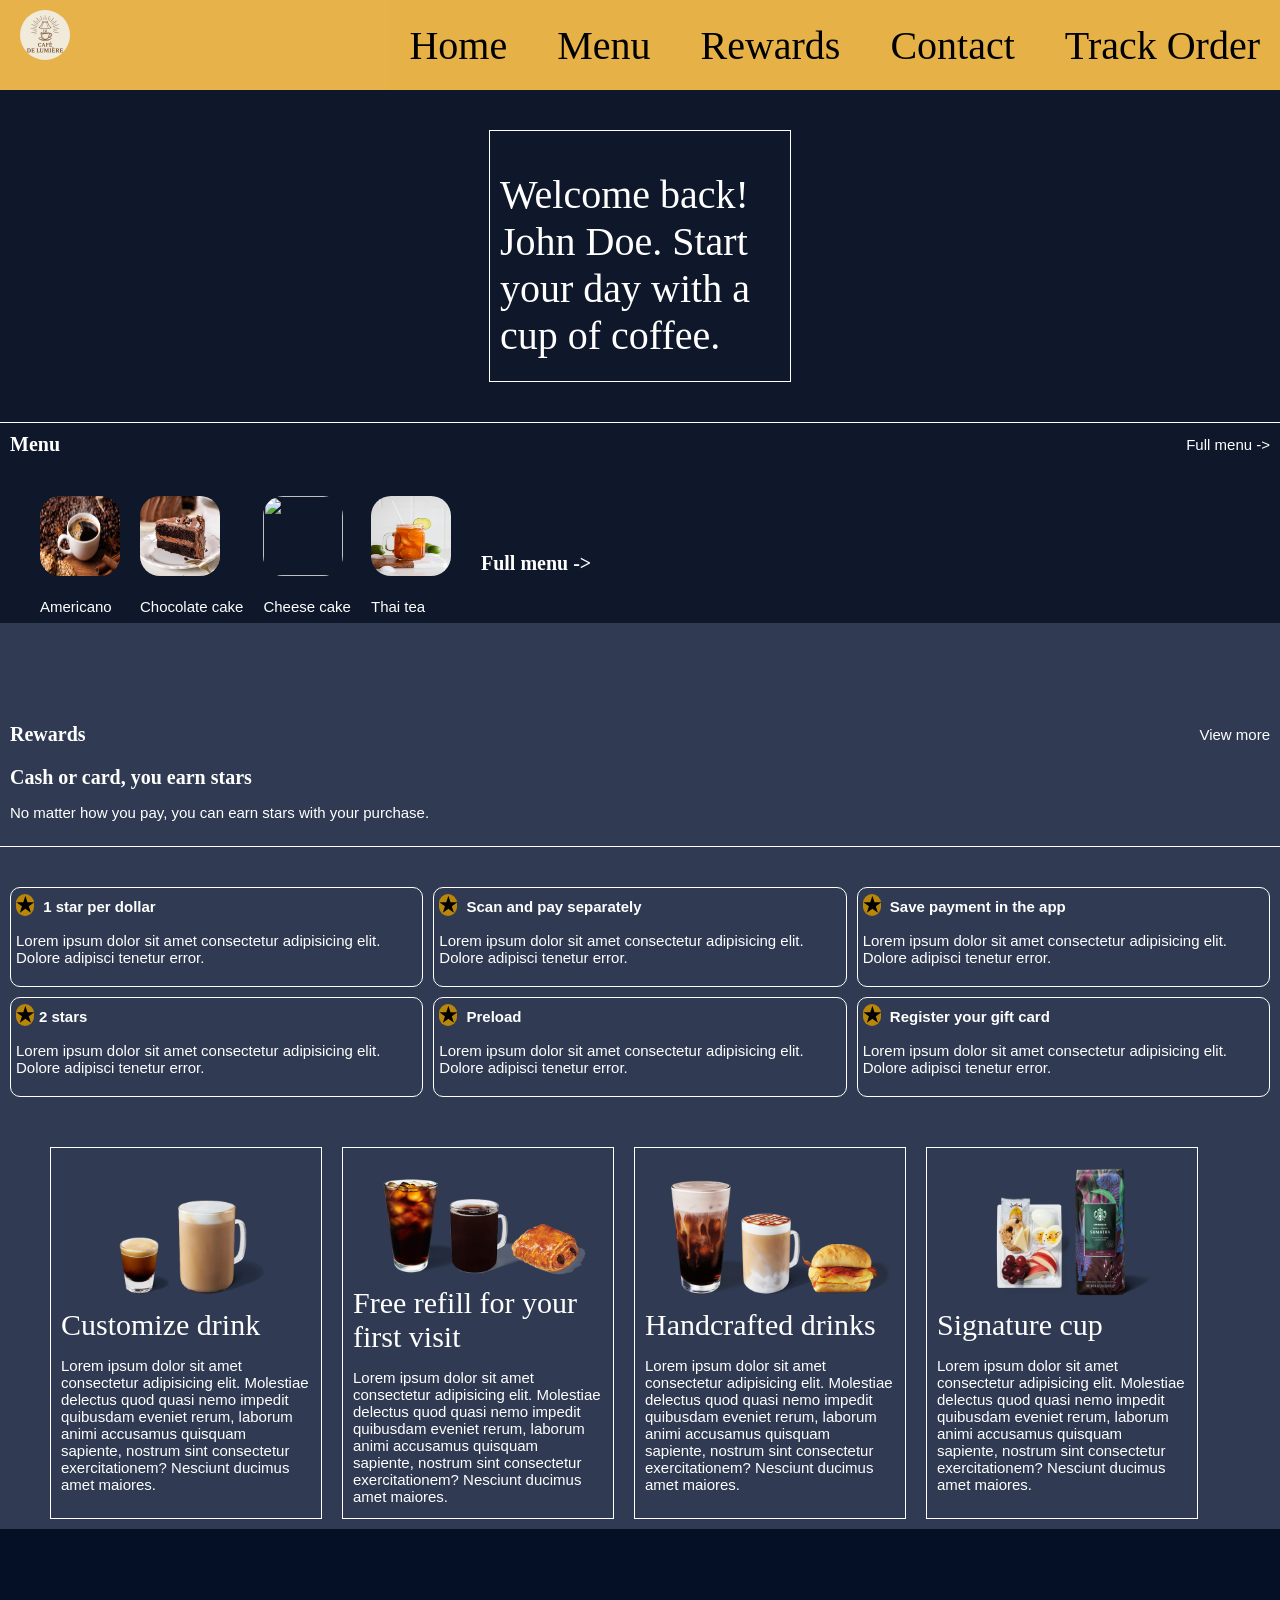
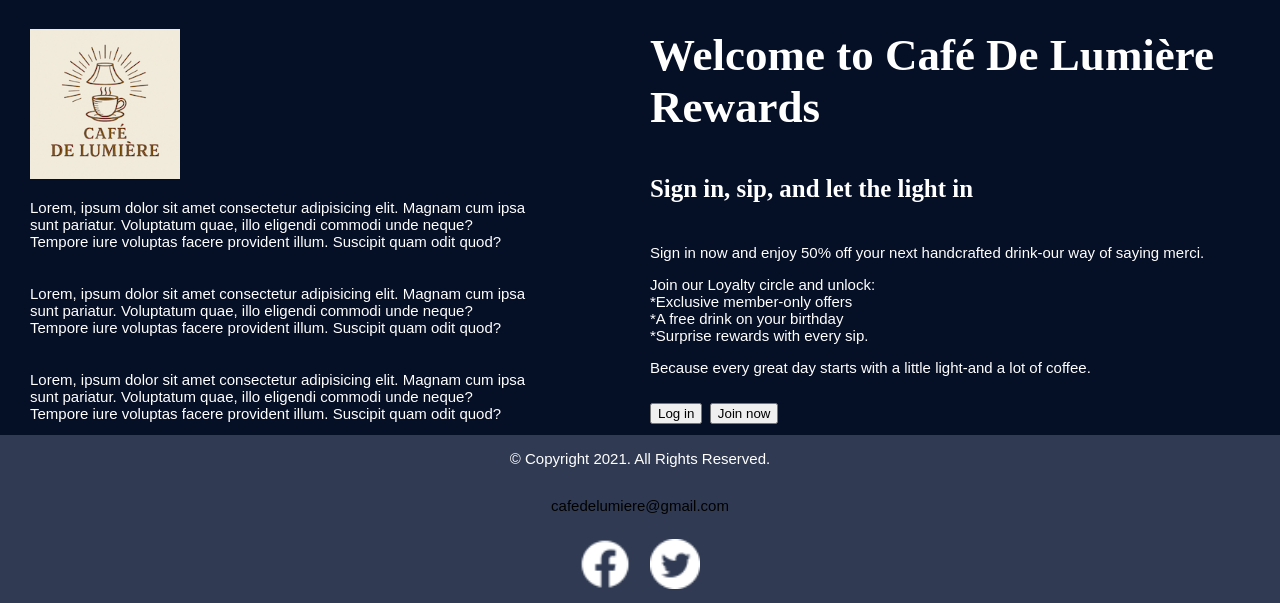
==== index.html @ 9aef1784 "school work- chapter 2 added greeting using javascript added tracker on navigation bar" ====
<!DOCTYPE html>
<html lang="en">
  <head>
    <meta charset="UTF-8" />
    <meta name="viewport" content="width=device-width, initial-scale=1.0" />
    <title>Café De Lumière</title>
    <link rel="stylesheet" href="css/styles.css" />
  </head>
  <body>
    <!--Navigation bar-->

    <nav class="desktop-navbar mobile-navbar" id="mobile-navbar">
      <div class="logo">
        <img src="images/coffee-shop-logo.png" alt="Coffee shop logo" />
      </div>
      <a class="menu-icon" onclick="hamburger()"><div>&#9776;</div></a>

      <ul class="navbar-links" id="navbar-links">
        <li>
          <a href="#home">Home</a>
        </li>
        <li>
          <a href="menu.html">Menu</a>
        </li>
        <li>
          <a href="index.html#rewards">Rewards</a>
        </li>
        <li>
          <a href="contact.html">Contact</a>
        </li>
        <li>
          <a href="orderTracker.html" class="orderTrackerBtn">Track Order</a>
        </li>
      </ul>
    </nav>

    <!--Hero image-->
    <section class="panel panel1" id="home">
      <div class="banner">
        <p>Welcome back! John Doe. Start your day with a cup of coffee.</p>
      </div>

      <div class="recommended">
        <div class="section-header">
          <h2>Menu</h2>
          <p>Full menu -></p>
        </div>

        <ul>
          <li>
            <img src="images/americano_misto.jpeg" />
            <p>Americano</p>
          </li>
          <li>
            <img src="images/easy_chocolate_cake_slice.jpeg" />
            <p>Chocolate cake</p>
          </li>
          <li>
            <img src="images/hq720.jpg" />
            <p>Cheese cake</p>
          </li>
          <li>
            <img src="images/thai-tea-lemonade-6.jpg" />
            <p>Thai tea</p>
          </li>
          <li>
            <p class="menu-link">Full menu -></p>
          </li>
        </ul>
      </div>
    </section>

    <!--Rewards-->
    <section id="rewards" class="panel panel2">
      <!-- <h2>Get your favorites for FREE!</h2> -->
      <div>
        <div class="section-header">
          <h2>Rewards</h2>
          <p>View more</p>
        </div>

        <div>
          <div class="rewardHeader2">
            <h2>Cash or card, you earn stars</h2>
            <p>No matter how you pay, you can earn stars with your purchase.</p>
          </div>
          <ul class="howToEarn">
            <li>
              <h2><span class="star">&#9733;</span> 1 star per dollar</h2>
              <p>
                Lorem ipsum dolor sit amet consectetur adipisicing elit. Dolore
                adipisci tenetur error.
              </p>
            </li>
            <li>
              <h2><span class="star">&#9733;</span> Scan and pay separately</h2>
              <p>
                Lorem ipsum dolor sit amet consectetur adipisicing elit. Dolore
                adipisci tenetur error.
              </p>
            </li>
            <li>
              <h2><span class="star">&#9733;</span> Save payment in the app</h2>
              <p>
                Lorem ipsum dolor sit amet consectetur adipisicing elit. Dolore
                adipisci tenetur error.
              </p>
            </li>
            <li>
              <h2><span class="star">&#9733;</span>2 stars</h2>
              <p>
                Lorem ipsum dolor sit amet consectetur adipisicing elit. Dolore
                adipisci tenetur error.
              </p>
            </li>
            <li>
              <h2><span class="star">&#9733;</span> Preload</h2>
              <p>
                Lorem ipsum dolor sit amet consectetur adipisicing elit. Dolore
                adipisci tenetur error.
              </p>
            </li>
            <li>
              <h2><span class="star">&#9733;</span> Register your gift card</h2>
              <p>
                Lorem ipsum dolor sit amet consectetur adipisicing elit. Dolore
                adipisci tenetur error.
              </p>
            </li>
          </ul>
        </div>

        <div class="slides" id="slides">
          <figure class="slide">
            <img src="images/100.png" alt="coffee refill" width="100%" />
            <figcation>Customize drink</figcation>
            <p>
              Lorem ipsum dolor sit amet consectetur adipisicing elit. Molestiae
              delectus quod quasi nemo impedit quibusdam eveniet rerum, laborum
              animi accusamus quisquam sapiente, nostrum sint consectetur
              exercitationem? Nesciunt ducimus amet maiores.
            </p>
          </figure>
          <figure class="slide">
            <img src="images/200.png" alt="coffee refill" width="100%" />
            <figcation>Free refill for your first visit</figcation>
            <p>
              Lorem ipsum dolor sit amet consectetur adipisicing elit. Molestiae
              delectus quod quasi nemo impedit quibusdam eveniet rerum, laborum
              animi accusamus quisquam sapiente, nostrum sint consectetur
              exercitationem? Nesciunt ducimus amet maiores.
            </p>
          </figure>
          <figure class="slide">
            <img src="images/300.png" alt="coffee refill" width="100%" />
            <figcation>Handcrafted drinks</figcation>
            <p>
              Lorem ipsum dolor sit amet consectetur adipisicing elit. Molestiae
              delectus quod quasi nemo impedit quibusdam eveniet rerum, laborum
              animi accusamus quisquam sapiente, nostrum sint consectetur
              exercitationem? Nesciunt ducimus amet maiores.
            </p>
          </figure>
          <figure class="slide">
            <img src="images/400.png" alt="coffee refill" width="100%" />
            <figcation>Signature cup</figcation>
            <p>
              Lorem ipsum dolor sit amet consectetur adipisicing elit. Molestiae
              delectus quod quasi nemo impedit quibusdam eveniet rerum, laborum
              animi accusamus quisquam sapiente, nostrum sint consectetur
              exercitationem? Nesciunt ducimus amet maiores.
            </p>
          </figure>
        </div>
      </div>

      <!--How to earn rewards-->
    </section>

    <section class="panel panel3" id="contact">
      <div class="container">
        <div class="about-us">
          <img src="images/coffee-shop-logo.png" alt="coffee shop logo" />
          <p>
            Lorem, ipsum dolor sit amet consectetur adipisicing elit. Magnam cum
            ipsa sunt pariatur. Voluptatum quae, illo eligendi commodi unde
            neque? Tempore iure voluptas facere provident illum. Suscipit quam
            odit quod?
          </p>
          <p>
            Lorem, ipsum dolor sit amet consectetur adipisicing elit. Magnam cum
            ipsa sunt pariatur. Voluptatum quae, illo eligendi commodi unde
            neque? Tempore iure voluptas facere provident illum. Suscipit quam
            odit quod?
          </p>
          <p>
            Lorem, ipsum dolor sit amet consectetur adipisicing elit. Magnam cum
            ipsa sunt pariatur. Voluptatum quae, illo eligendi commodi unde
            neque? Tempore iure voluptas facere provident illum. Suscipit quam
            odit quod?
          </p>
        </div>

        <div>
          <h2>Welcome to Café De Lumière Rewards</h2>

          <h5>Sign in, sip, and let the light in</h5>
          <p>
            Sign in now and enjoy<span>
              50% off your next handcrafted drink</span
            >-our way of saying merci.
          </p>
          <p>
            Join our Loyalty circle and unlock:<br />
            *Exclusive member-only offers<br />
            *A free drink on your birthday<br />
            *Surprise rewards with every sip.
          </p>
          <p>
            Because every great day starts with a little light-and a lot of
            coffee.
          </p>
          <div>
            <button
              type="button"
              onclick="window.location.href='log-in-page.html'"
            >
              Log in
            </button>
            <button
              type="button"
              onclick="window.location.href='log-in-page.html?show=signupForm'"
            >
              Join now
            </button>
          </div>
        </div>
        <!--
        <div>
          <table>
            <tr>
              <th>Walk-in</th>
              <th>Drive Thru</th>
            </tr>
            <tr>
              <td>Monday - Friday: 6AM to 1PM</td>
              <td>Monday - Friday: 6AM to 1PM</td>
            </tr>
            <tr>
              <td>Saturday: 6AM to 1PM</td>
              <td>Saturday: 6AM to 1PM</td>
            </tr>
            <tr>
              <td>Sunday: Closed</td>
              <td>Sunday: Closed</td>
            </tr>
          </table>
        </div>
      --></div>
    </section>
    <footer>
      <div class="container-footer">
        <p>© Copyright 2021. All Rights Reserved.</p>
        <p>
          <a href="mailto:cafedelumiere@gmail.com" class="text-white"
            >cafedelumiere@gmail.com</a
          >
        </p>

        <div class="social-logo">
          <a href="https://www.facebook.com/cafedelumiere" target="_blank"
            ><img
              src="images/facebook-logo.png"
              alt="black and white Facebook logo"
              class="pr-4"
          /></a>

          <a href="https://twitter.com/cafedelumiere" target="_blank"
            ><img
              src="images/twitter-logo.png"
              alt="black and white Twitter logo"
          /></a>
        </div>
      </div>
    </footer>

    <script src="scripts/script.js"></script>
  </body>
</html>
---- css/styles.css ----
body,
header,
nav,
main,
footer,
h1,
h2,
div,
img figure section {
  margin: 0;
  padding: 0;
  border: 0;
}
/*==================
Global Style
===================
*/
body {
  color: black;
}

p {
  font-family: Arial, Helvetica, sans-serif;
  font-size: 15px;
}
a {
  text-decoration: none;
  color: black;
}
ul {
  list-style: none;
}

.hero {
  max-width: 100px;
}
.logo {
  padding: 10px;
}
.logo img {
  border-radius: 50px;
  height: 50px;
  width: 50px;
  display: flex;
}

/*===============
Panel styles
===========
*/
.panel {
  display: flex;
  justify-content: center;
  padding-top: 10vh;
  font-size: 30px;
  color: white;
  height: 100%;
  max-width: 100vw;
}

.panel1 {
  background-color: #0f172a;
  flex-direction: column;
  justify-content: flex-start;
  align-self: flex-start;
}
.panel2 {
  background-color: #303b53;
  flex-direction: column;
  justify-content: flex-start;
  align-self: flex-start;
  overflow: auto;

  gap: 10px;
}
.panel3 {
  background-color: #050f25;
}
.panel4 {
  background-color: #0f172a;
  top: 55px;
}
.panel5 {
  background-color: #131a29;
}

/*=========
Moblie navigiation bar CSS style
===========
*/
#navbar-links {
  /*Sits off-screen to the right, always rendered */
  transform: translateX(100%);
  transition: transform 0.4s ease-in-out;

  background: rgba(230, 178, 73, 0.895);
  margin: 0;
  top: 10vh;
  right: 0;
  position: fixed; /*use fixed so it overlays everything */
  display: flex;
  z-index: 99998;

  flex-direction: column;
  align-items: center;
  gap: 10px;
  height: 100vh;
  width: 80vw;
  font-size: 40px;
  padding: 0;
}
/*===========
When active, slide it back into view
===========
*/
#navbar-links.open {
  transform: translateX(0);
}

.menu-icon {
  display: flex;
  font-size: 50px;
  border: solid 1px;
  width: 50px;
  padding: 0;
  color: rgb(73, 73, 74);
}

.mobile-navbar {
  display: flex;
  position: fixed;
  top: 0;
  width: 100vw;
  height: 10vh;
  left: 0;
  padding: 0 0 5px 0;
  flex-direction: row;

  justify-content: space-between;
  background: rgb(230, 178, 73);
  z-index: 99999;
}

.mobile-navbar li {
  align-items: center;
  width: 80px;
  padding: 20px 0 10px 0;
}

/*=============
Style for mobile banner
===============
*/
.banner {
  color: white;
  border-bottom: white solid 1.5px;
}
.banner p {
  text-align: left;
  font-size: 40px;
  font-family: Georgia, "Times New Roman", Times, serif;
  padding-left: 10px;
}

/*=================
style for menu recommendation in panel 1
================= */
.recommended img {
  width: 150px;
  height: 150px;
  border-radius: 20px;
}

.recommended ul {
  display: flex;
  flex-direction: row;
  overflow: auto;
  gap: 20px;
  align-items: center;
}

.menu-link {
  width: 150px;
  padding: 10px;
  font-family: Georgia, "Times New Roman", Times, serif;
  font-size: 20px;
  font-weight: bold;
}
.header-btn {
  color: white;
  font-size: 15px;
  padding: 10px;
}
.section-header {
  display: flex;
  justify-content: space-between;
  flex-direction: row;
  align-items: center;
}
.section-header h2 {
  font-size: 20px;
  padding: 10px;

  margin: 0;
}
.section-header p {
  top: 0;
  font-size: 15px;

  margin: 0;
  padding: 10px;
}

/*======================
Style for reward section slides
====================== */

.slides {
  display: flex;
  flex-direction: row;
  overflow: scroll;
}
.slide {
  width: 250px;
  height: 350px;
  overflow: auto;
  display: flex;
  justify-content: center;
  padding: 10px;
  margin: 10px 10px 10px 0;
  border: white solid 1px;
  flex-direction: column;
  flex-shrink: 0;
}
.slide img {
  height: 150px;
}
.rewardHeader2 {
  padding: 10px;
  border-bottom: white solid 1px;
}
.rewardHeader2 h2 {
  font-size: 20px;
}

.howToEarn {
  display: flex;
  flex-direction: column;
  padding: 10px;
  justify-content: center;
  align-items: center;
  gap: 10px;
}
.howToEarn li {
  border: white solid 1px;
  border-radius: 10px;
  padding: 5px;
}
.howToEarn li h2 {
  font-size: 15px;
  font-family: Arial, Helvetica, sans-serif;
  color: white;
  margin-bottom: 10px;
}
.star {
  border-radius: 50px;
  background: darkgoldenrod;
  color: black;
  font-size: 20px;
  margin-right: 5px;
}
.container img {
  height: 150px;
  width: 150px;
}

.container {
  display: grid;
  grid-template-columns: auto;
  grid-template-rows: repeat(2, 1fr);
  padding: 10px;
}
.container p {
  font-size: 15px;
}
.container table {
  font-size: 15px;
  border-collapse: separate;
  border-spacing: 10px;
  border: white solid 1px;
}
.container tr td {
  border: white solid 1px;
  padding: 5px;
}
/************* style for Contact page **********/
.contact-container {
  background-image: url("../images/shop-photo.jpg");
  background-size: cover;

  background-position: center;
  background-repeat: no-repeat;
  color: white;
  padding-top: 20px;
  display: flex;
  justify-content: center;
  align-content: center;
}

.form-container {
  display: grid;
  grid-template-columns: repeat(2, 1fr);
  max-width: 500px;

  position: relative;

  background: rgba(255, 255, 255, 0.15);
  backdrop-filter: blur(10px);
  -webkit-backdrop-filter: blur(10px);

  border: rgb(255, 255, 255, 0.3) solid 1px;

  border-radius: 15px;

  color: white;
}

.form-container input {
  width: 100px;
  font-weight: bold;
}
.form-container textarea {
  width: 200px;
  height: 100px;
}
.form-container legend,
.form-container p,
.form-container h2 .phone,
.email,
.message {
  grid-column: span 2;
}
.form-container h2 {
  font-size: 20px;
}
.submit {
  grid-column: 2;
  justify-content: end;
  margin: 15px;
  height: 40px;
  width: auto;
}

/**************style for menu page *************/
.table-menu {
  border: white solid 1px;
  border-collapse: collapse;
  border-radius: 10px;
  width: 300px;
  height: 500px;
  margin: 20px 40px;
  box-shadow: 0 4px 30px rgba(255, 245, 245, 0.569);
}
.table-menu img {
  width: 50px;
  height: 50px;
  border-radius: 10px;
}
.table-menu th {
  font-size: 30px;
}
.table-menu tr {
  border-bottom: white solid 1px;
  font-size: 15px;
}

/* style for footer*/
.container-footer {
  display: flex;
  justify-content: center;
  align-items: center;
  flex-direction: column;
  background: #303b53;
  color: white;
}
.contact-container a {
  color: white;
}
.social-logo {
  display: flex;
  flex-direction: row;
}
.social-logo img {
  height: 50px;
  width: 50px;
  padding: 10px;
}

@media screen and (min-width: 1020px), print {
  .menu-icon {
    display: none;
  }
  #navbar-links {
    display: flex;
    top: 0;
    transform: translateX(0);
    flex-direction: row;
    height: 10vh;
    width: auto;
  }
  .desktop-navbar {
    padding: 0 10px 0 10px;
  }

  .desktop-navbar li {
    padding: 20px;
    width: fit-content;
  }

  .panel1 {
    justify-content: center;
  }
  .panel2 {
    overflow: none;
  }
  .panel3 {
    display: flex;
    justify-content: center;
  }
  .panel {
  }

  .banner {
    display: flex;
    border: solid 1px white;
    justify-content: center;
    align-self: center;
    top: 60px;
    width: 300px;
    height: 250px;
    margin: 40px;
  }
  .recommended {
    border-top: white solid 1px;
    height: 200px;
  }

  .recommended img {
    width: 80px;
    height: 80px;
  }

  /* rewards*/

  .howToEarn {
    display: grid;
    grid-template-columns: repeat(3, 1fr);
    grid-template-rows: repeat(2, 1fr);
    padding: 10px;
  }

  /*slides*/

  .slides {
    padding-left: 50px;
    gap: 10px;
  }
  .slide {
    overflow: visible;
  }

  /*style for about us section */
  .container {
    display: grid;
    grid-template-columns: repeat(2, 1fr);
    grid-template-rows: 1fr;
    margin-left: 20px;
  }
  .about-us {
    display: grid;
    max-width: 500px;
    height: 100px;
    grid-template-columns: 1fr;
    grid-template-rows: repeat(4, 1fr);
    gap: 5px;
  }
  .about-us img {
    display: flex;
    align-self: center;
    justify-content: center;
  }

  /* style for contact */
  .contact-container {
    width: 100%;
    height: auto;
    justify-content: flex-end;
    align-items: center;
    padding-right: 20px;
  }
  .form-container input {
    width: 200px;
    height: auto;
    font-weight: bold;
  }
  .form-container textarea {
    width: 300px;
    height: 200px;
  }

  /**************style for menu page *************/
  .table-menu {
    width: 500px;
    height: auto;
  }
  .table-menu img {
    width: 150px;
    height: 150px;
    border-radius: 10px;
  }

  .table-menu tr {
    border-bottom: white solid 1px;
    font-size: 15px;
  }
}
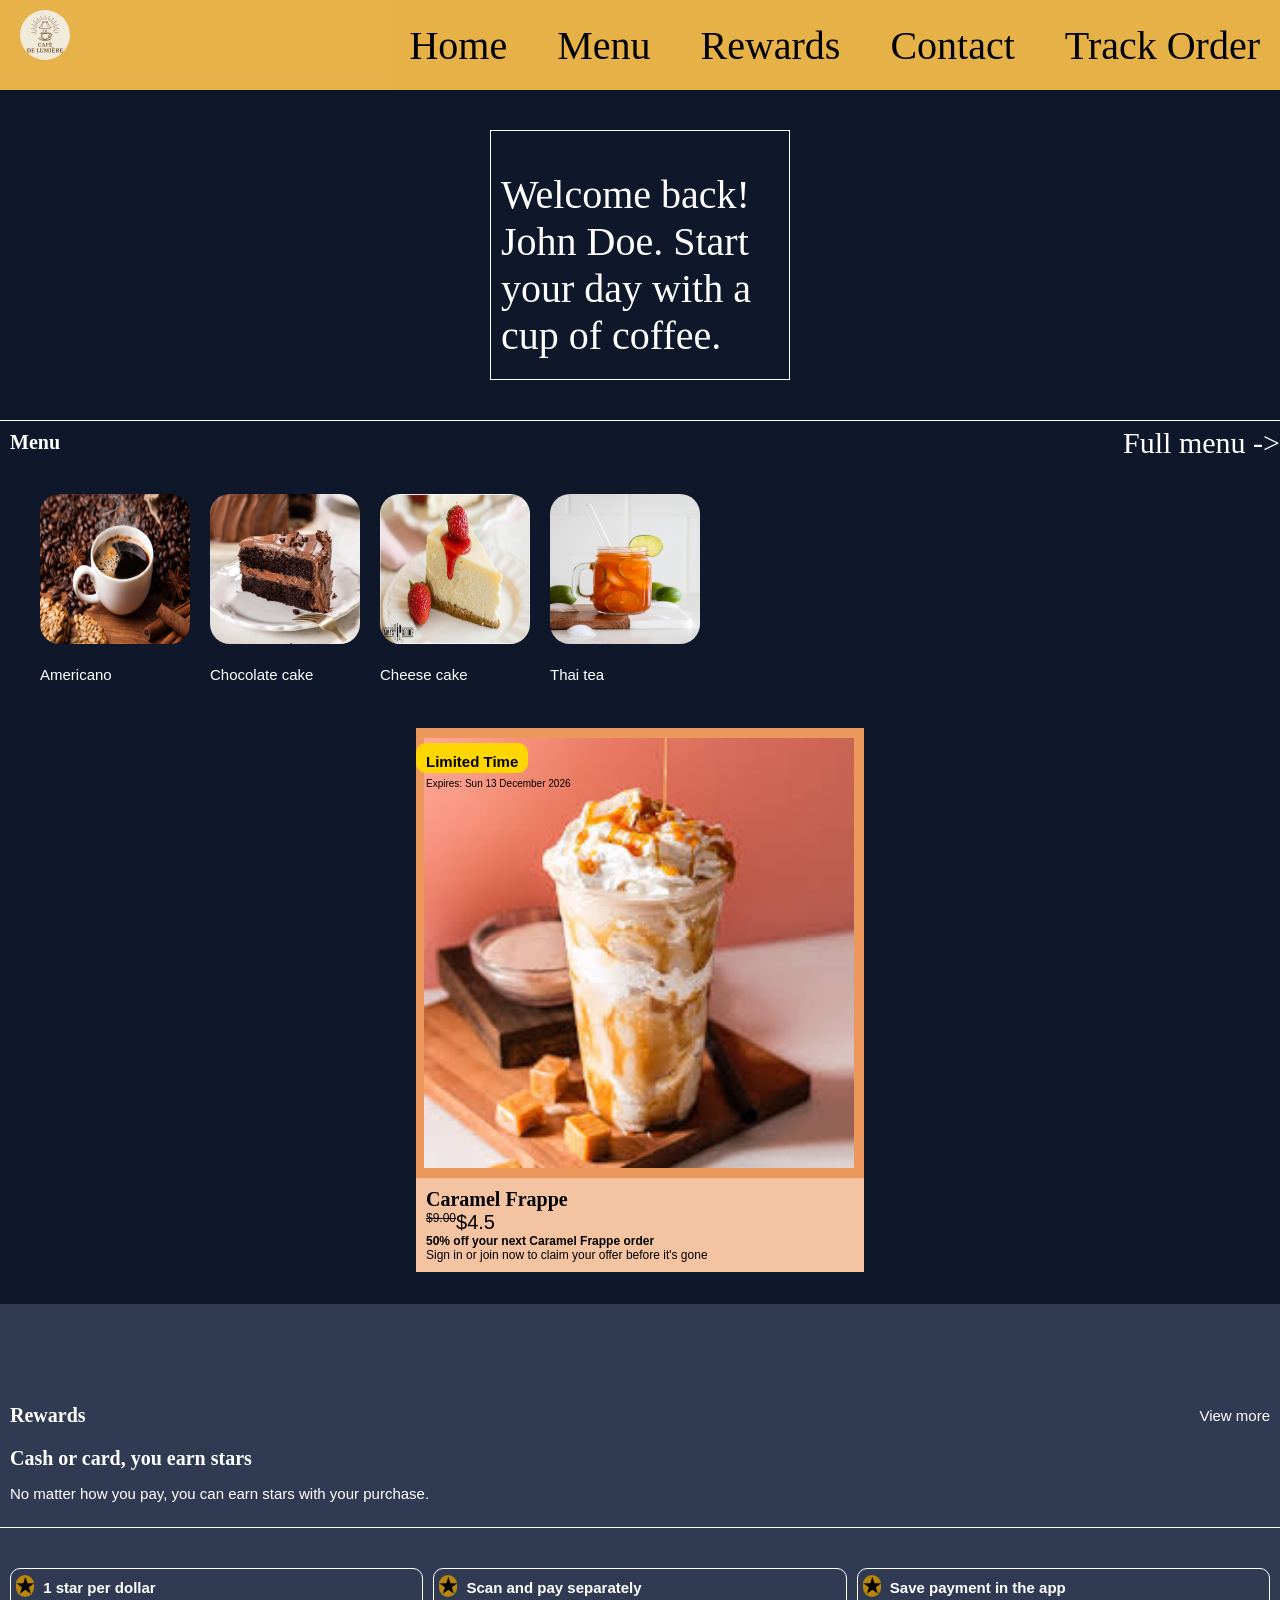
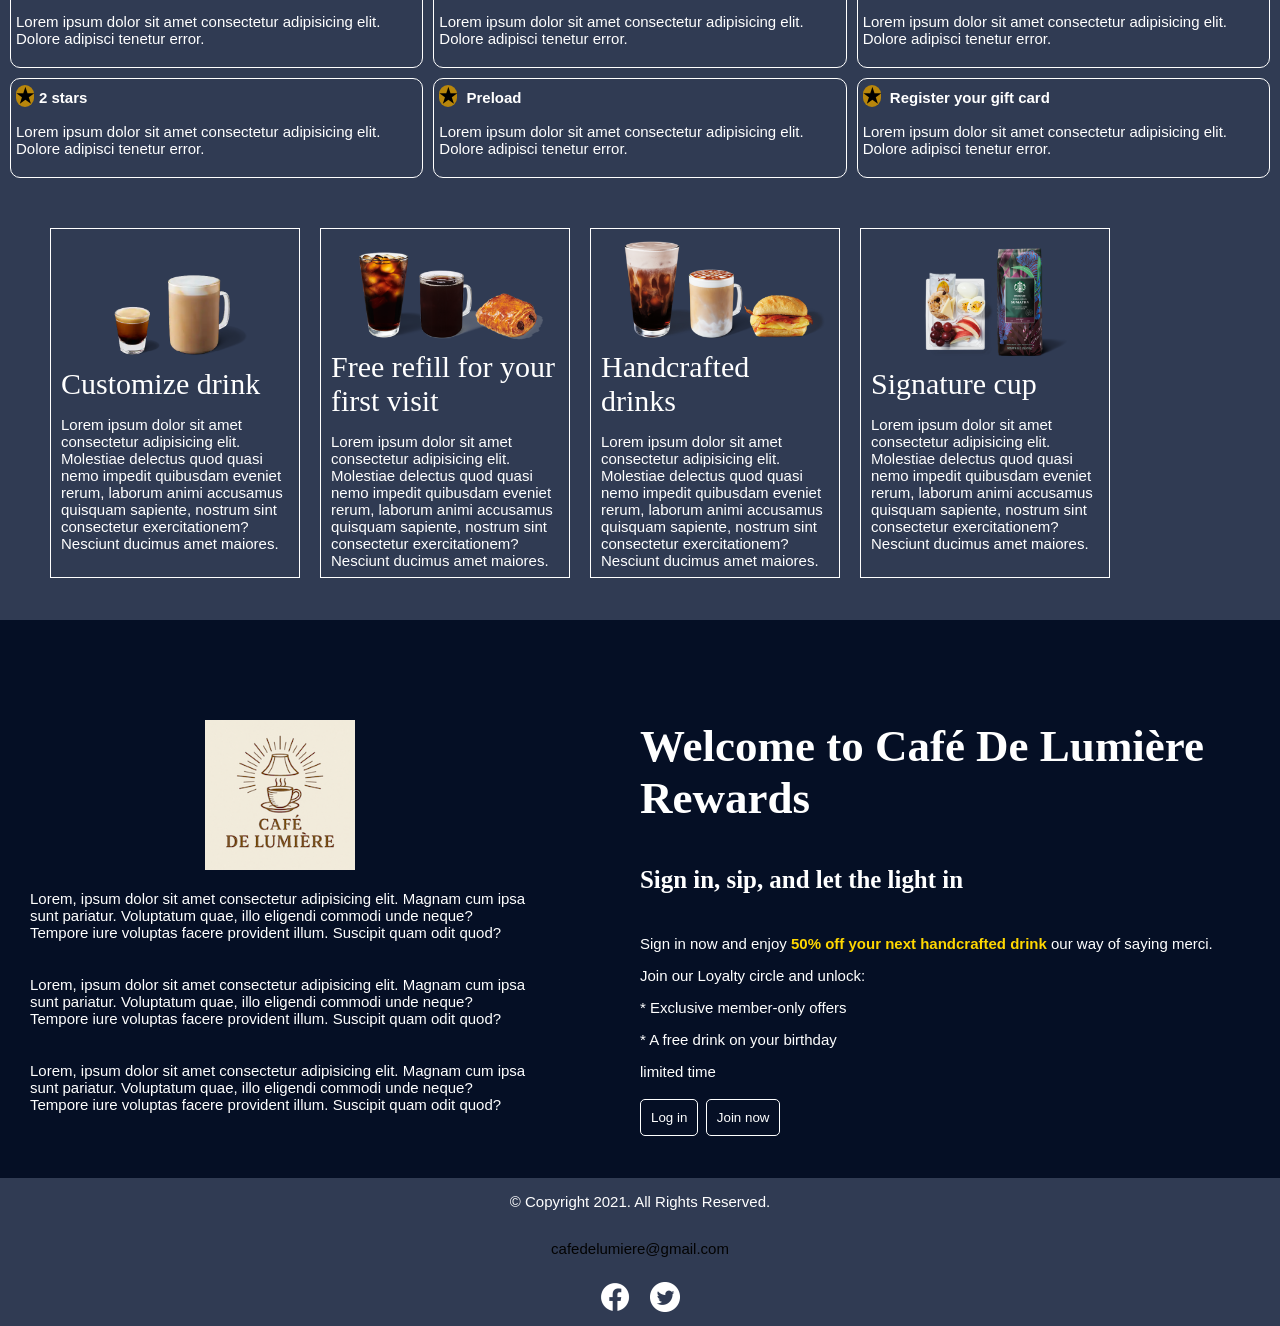
==== commit 8cece1b9: "school work- chapter 3: added expire Function -added an offer container in index file -fixed the si" ====
--- a/index.html
+++ b/index.html
@@ -43,7 +43,7 @@
       <div class="recommended">
         <div class="section-header">
           <h2>Menu</h2>
-          <p>Full menu -></p>
+          <a href="menu.html" class="recommendationBtn">Full menu -></a>
         </div>
 
         <ul>
@@ -56,17 +56,28 @@
             <p>Chocolate cake</p>
           </li>
           <li>
-            <img src="images/hq720.jpg" />
+            <img src="images/cheese-cake.jpg" />
             <p>Cheese cake</p>
           </li>
           <li>
             <img src="images/thai-tea-lemonade-6.jpg" />
             <p>Thai tea</p>
           </li>
-          <li>
-            <p class="menu-link">Full menu -></p>
-          </li>
         </ul>
+      </div>
+      <div class="offer-container">
+        <p class="offer-banner">Limited Time</p>
+        <p id="offerEnds" class="offerEnds">offer expire</p>
+        <img class="itemPhoto" src="images/caramel-frappe.jpeg" />
+        <div class="offerDetails">
+          <h2 id="itemName">ddddd</h2>
+          <div class="price">
+            <p id="originalPrice">oldPrice</p>
+            <p id="newPrice">newPrice</p>
+          </div>
+          <p>50% off your next Caramel Frappe order</p>
+          <p>Sign in or join now to claim your offer before it's gone</p>
+        </div>
       </div>
     </section>
 
@@ -206,28 +217,29 @@
 
           <h5>Sign in, sip, and let the light in</h5>
           <p>
-            Sign in now and enjoy<span>
-              50% off your next handcrafted drink</span
-            >-our way of saying merci.
-          </p>
-          <p>
-            Join our Loyalty circle and unlock:<br />
-            *Exclusive member-only offers<br />
-            *A free drink on your birthday<br />
-            *Surprise rewards with every sip.
-          </p>
-          <p>
-            Because every great day starts with a little light-and a lot of
-            coffee.
-          </p>
+            Sign in now and enjoy<span class="aboutUsHighlights">
+              50% off your next handcrafted drink
+            </span>
+            our way of saying merci.
+          </p>
+          <p>Join our Loyalty circle and unlock:</p>
+          <p>* Exclusive member-only offers</p>
+          <p>* A free drink on your birthday</p>
+
+          <div>
+            <div class="offer-header"><p>limited time</p></div>
+          </div>
+
           <div>
             <button
+              class="logInBtn"
               type="button"
               onclick="window.location.href='log-in-page.html'"
             >
               Log in
             </button>
             <button
+              class="joinNowBtn"
               type="button"
               onclick="window.location.href='log-in-page.html?show=signupForm'"
             >
@@ -235,28 +247,7 @@
             </button>
           </div>
         </div>
-        <!--
-        <div>
-          <table>
-            <tr>
-              <th>Walk-in</th>
-              <th>Drive Thru</th>
-            </tr>
-            <tr>
-              <td>Monday - Friday: 6AM to 1PM</td>
-              <td>Monday - Friday: 6AM to 1PM</td>
-            </tr>
-            <tr>
-              <td>Saturday: 6AM to 1PM</td>
-              <td>Saturday: 6AM to 1PM</td>
-            </tr>
-            <tr>
-              <td>Sunday: Closed</td>
-              <td>Sunday: Closed</td>
-            </tr>
-          </table>
-        </div>
-      --></div>
+      </div>
     </section>
     <footer>
       <div class="container-footer">
--- a/css/styles.css
+++ b/css/styles.css
@@ -11,12 +11,26 @@
   padding: 0;
   border: 0;
 }
+
+* {
+  box-sizing: border-box;
+  -webkit-text-size-adjust: 100%; /* stops safari from auto-adjusting font sizes */
+}
 /*==================
 Global Style
 ===================
 */
+html {
+  background-color: #303b53;
+}
 body {
   color: black;
+  display: flex;
+  flex-direction: column;
+  min-height: 100dvh;
+}
+footer {
+  margin-top: auto;
 }
 
 p {
@@ -25,7 +39,7 @@
 }
 a {
   text-decoration: none;
-  color: black;
+  color: rgb(3, 3, 3);
 }
 ul {
   list-style: none;
@@ -44,6 +58,14 @@
   display: flex;
 }
 
+.logInBtn,
+.joinNowBtn {
+  padding: 10px;
+  border: 1px solid white;
+  border-radius: 5px;
+  background: none;
+  color: white;
+}
 /*===============
 Panel styles
 ===========
@@ -52,23 +74,25 @@
   display: flex;
   justify-content: center;
   padding-top: 10vh;
+  padding-top: max(10vh, 60px);
   font-size: 30px;
   color: white;
-  height: 100%;
+  height: auto;
+  min-height: 0;
   max-width: 100vw;
+  padding-bottom: 2rem;
 }
 
 .panel1 {
   background-color: #0f172a;
   flex-direction: column;
-  justify-content: flex-start;
-  align-self: flex-start;
+  justify-content: center;
 }
 .panel2 {
   background-color: #303b53;
   flex-direction: column;
-  justify-content: flex-start;
-  align-self: flex-start;
+  justify-content: center;
+
   overflow: auto;
 
   gap: 10px;
@@ -82,6 +106,12 @@
 }
 .panel5 {
   background-color: #131a29;
+  min-height: 0;
+  height: auto;
+  align-items: flex-start;
+}
+.panel6 {
+  background-color: #697183;
 }
 
 /*=========
@@ -104,7 +134,7 @@
   flex-direction: column;
   align-items: center;
   gap: 10px;
-  height: 100vh;
+  height: 100dvh;
   width: 80vw;
   font-size: 40px;
   padding: 0;
@@ -132,6 +162,7 @@
   top: 0;
   width: 100vw;
   height: 10vh;
+  min-height: 60px; /* added as a fallback*/
   left: 0;
   padding: 0 0 5px 0;
   flex-direction: row;
@@ -140,7 +171,9 @@
   background: rgb(230, 178, 73);
   z-index: 99999;
 }
-
+.navbar-links a {
+  color: black;
+}
 .mobile-navbar li {
   align-items: center;
   width: 80px;
@@ -178,6 +211,9 @@
   gap: 20px;
   align-items: center;
 }
+.recommendationBtn {
+  color: white;
+}
 
 .menu-link {
   width: 150px;
@@ -212,6 +248,99 @@
 }
 
 /*======================
+Style for offer container
+====================== */
+.offer-container {
+  height: auto;
+  width: 100dvw;
+  display: flex;
+  flex-direction: column;
+  justify-content: center;
+  align-content: center;
+  background-color: rgb(236, 152, 92);
+  position: relative;
+}
+.itemPhoto {
+  height: auto;
+  width: 100dvw;
+  z-index: 9;
+  padding: 10px;
+  display: flex;
+  justify-items: center;
+}
+.offer-container h2 {
+  font-size: 20px;
+}
+.offer-banner {
+  display: flex;
+  justify-content: start;
+  align-items: start;
+  left: 0;
+  position: absolute;
+  z-index: 10;
+  top: 0;
+  height: 30px;
+  width: fit-content;
+  padding: 10px;
+  color: black;
+  background-color: gold;
+  border-radius: 10px;
+  font-weight: bold;
+}
+.offerEnds {
+  display: flex;
+  justify-content: start;
+  align-items: start;
+  left: 0;
+  position: absolute;
+  z-index: 10;
+  top: 30px;
+  height: 30px;
+  width: fit-content;
+  padding: 10px;
+  color: black;
+
+  font-size: 10px;
+}
+
+.offerDetails {
+  display: flex;
+  flex-direction: column;
+  padding: 10px;
+  left: 0;
+  z-index: 1;
+  width: 100dvw;
+  height: auto;
+  background-color: rgba(255, 255, 255, 0.43);
+  -webkit-backdrop-filter: blur(4px);
+  backdrop-filter: blur(4px);
+  color: black;
+}
+.offerDetails p {
+  margin: 0;
+  font-size: 12px;
+}
+.offerDetails p:nth-child(2) {
+  font-size: 20px;
+}
+.offerDetails p:nth-child(3) {
+  font-weight: bold;
+}
+#originalPrice {
+  text-decoration: line-through;
+}
+.price {
+  display: flex;
+  flex-direction: row;
+
+  font-size: 20px;
+}
+.price p {
+  width: fit-content;
+  height: auto;
+}
+
+/*======================
 Style for reward section slides
 ====================== */
 
@@ -219,6 +348,7 @@
   display: flex;
   flex-direction: row;
   overflow: scroll;
+  -webkit-overflow-scrolling: touch;
 }
 .slide {
   width: 250px;
@@ -395,6 +525,58 @@
   width: 50px;
   padding: 10px;
 }
+.aboutUsHighlights {
+  font-weight: bold;
+  color: gold;
+}
+
+/***************** style for Order tracker******************/
+.orderTracker {
+  background-color: rgba(55, 122, 147, 0.429);
+  color: rgb(255, 255, 255);
+  font-size: 18px;
+  margin: 0;
+  padding-top: 50px;
+  justify-content: center;
+  align-items: center;
+  display: flex;
+  flex-direction: column;
+}
+.status td:first-child {
+  background-color: grey;
+  border-start-start-radius: 5px;
+}
+.status td:last-child {
+  border: 1px solid green;
+  background-color: green;
+  border-collapse: collapse;
+  border-start-end-radius: 5px;
+}
+.tracker-container tr {
+  display: flex;
+  justify-content: space-between;
+  border-bottom: 0.5px solid grey;
+}
+
+.message {
+  font: 1em sans-serif;
+  font-size: 20px;
+  padding: 10px;
+  display: flex;
+}
+
+.item {
+  justify-content: space-between;
+  padding-left: 20px;
+}
+.imHereBtn {
+  border: 1px white solid;
+  border-radius: 1px;
+  border-radius: 10px;
+  padding: 10px;
+  margin: 10px;
+  color: gold;
+}
 
 @media screen and (min-width: 1020px), print {
   .menu-icon {
@@ -421,13 +603,17 @@
     justify-content: center;
   }
   .panel2 {
-    overflow: none;
+    overflow: visible;
   }
   .panel3 {
     display: flex;
     justify-content: center;
   }
-  .panel {
+  .panel5 {
+    display: flex;
+  }
+  .panel6 {
+    height: 100%;
   }
 
   .banner {
@@ -440,14 +626,15 @@
     height: 250px;
     margin: 40px;
   }
+  /****************style for menu recommendation ****************/
   .recommended {
     border-top: white solid 1px;
-    height: 200px;
+    height: auto;
   }
 
   .recommended img {
-    width: 80px;
-    height: 80px;
+    width: 150px;
+    height: 150px;
   }
 
   /* rewards*/
@@ -469,25 +656,30 @@
     overflow: visible;
   }
 
-  /*style for about us section */
+  /**************************style for about us section */
   .container {
     display: grid;
     grid-template-columns: repeat(2, 1fr);
     grid-template-rows: 1fr;
-    margin-left: 20px;
+    margin: 0 20px; /*balanced horizontal margin */
+    align-items: start; /* prevent safari from streching column unevenly*/
   }
   .about-us {
-    display: grid;
+    display: flex;
+    flex-direction: column;
     max-width: 500px;
-    height: 100px;
-    grid-template-columns: 1fr;
-    grid-template-rows: repeat(4, 1fr);
+    height: auto;
+
     gap: 5px;
   }
   .about-us img {
     display: flex;
     align-self: center;
     justify-content: center;
+  }
+  .aboutUsHighlights {
+    font-weight: bold;
+    color: gold;
   }
 
   /* style for contact */
@@ -523,4 +715,41 @@
     border-bottom: white solid 1px;
     font-size: 15px;
   }
-}
+  .sub_navbar {
+    width: 100vw;
+  }
+  /***************** style for Order tracker******************/
+  .orderTracker {
+    font-size: 25px;
+  }
+
+  .message {
+    font-size: 30px;
+  }
+
+  .imHereBtn:hover {
+    background-color: gold;
+    color: rgba(55, 122, 147, 0.429);
+  }
+
+  /**********************style for limited offer*************/
+
+  .offer-container {
+    display: flex;
+    justify-content: center;
+    align-self: center;
+    width: 35dvw;
+    height: auto;
+  }
+  .offerDetails {
+    width: 100%;
+    height: auto;
+  }
+
+  .itemPhoto {
+    height: auto;
+    width: 450px;
+    display: flex;
+    align-self: self-end;
+  }
+}
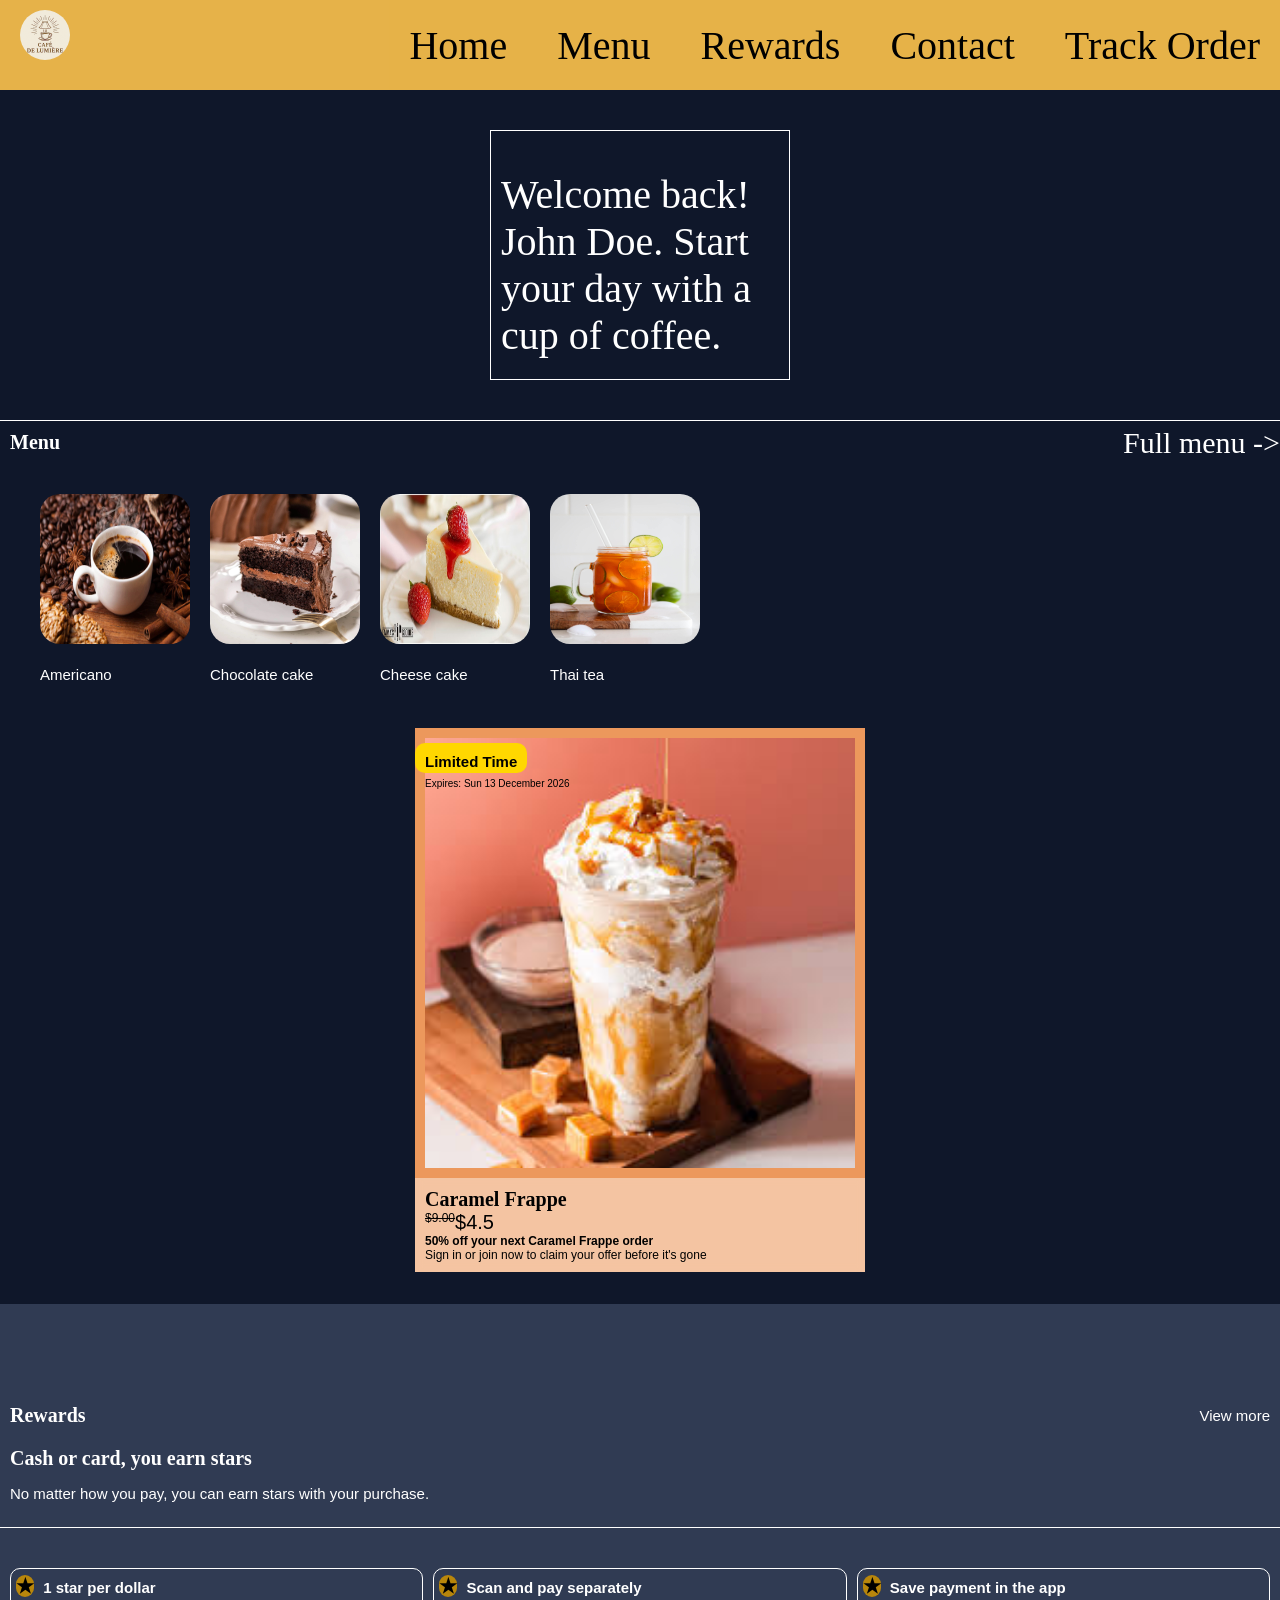
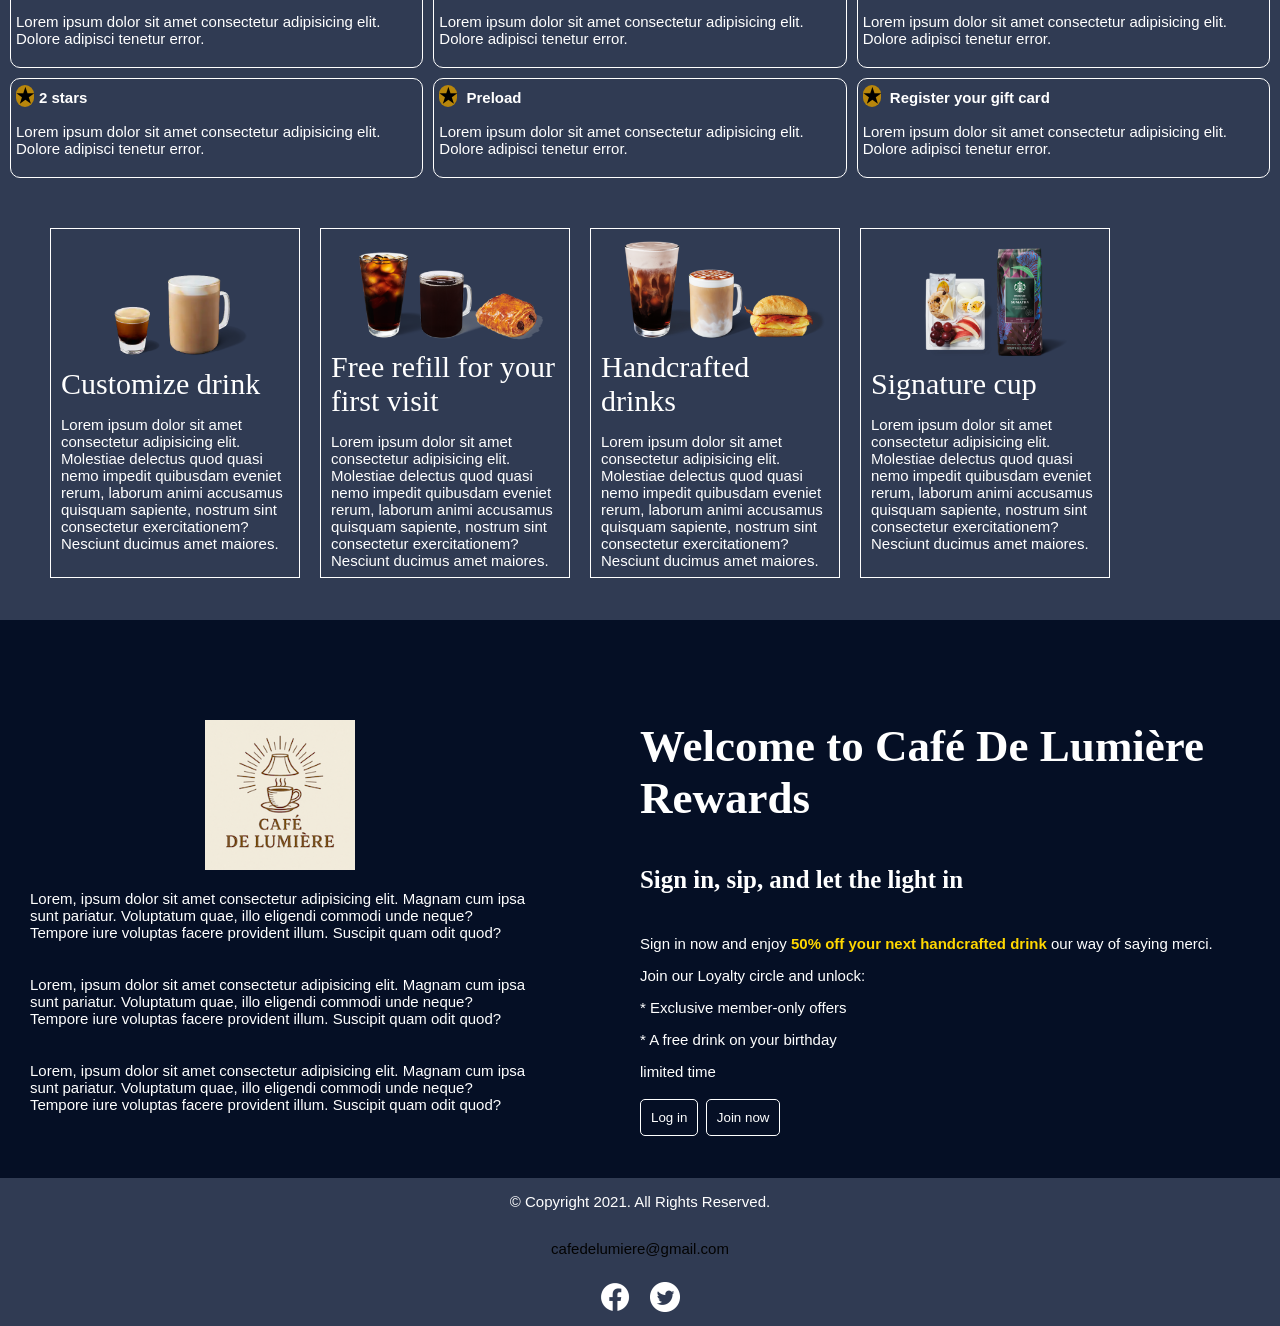
==== commit 80a6948c: "school work chapter4-decision loop updated order tracker *using for loop to calculate subtotal *us" ====
--- a/index.html
+++ b/index.html
@@ -83,7 +83,6 @@
 
     <!--Rewards-->
     <section id="rewards" class="panel panel2">
-      <!-- <h2>Get your favorites for FREE!</h2> -->
       <div>
         <div class="section-header">
           <h2>Rewards</h2>
@@ -183,9 +182,8 @@
             </p>
           </figure>
         </div>
-      </div>
-
-      <!--How to earn rewards-->
+        <div></div>
+      </div>
     </section>
 
     <section class="panel panel3" id="contact">
@@ -276,5 +274,6 @@
     </footer>
 
     <script src="scripts/script.js"></script>
+    <script src="scripts/script3_chapter3_limited_offer.js"></script>
   </body>
 </html>
--- a/css/styles.css
+++ b/css/styles.css
@@ -738,7 +738,7 @@
     display: flex;
     justify-content: center;
     align-self: center;
-    width: 35dvw;
+    width: fit-content;
     height: auto;
   }
   .offerDetails {
@@ -752,4 +752,9 @@
     display: flex;
     align-self: self-end;
   }
-}
+  .menu-endrow {
+    display: flex;
+    flex-direction: column;
+    justify-content: space-between;
+  }
+}
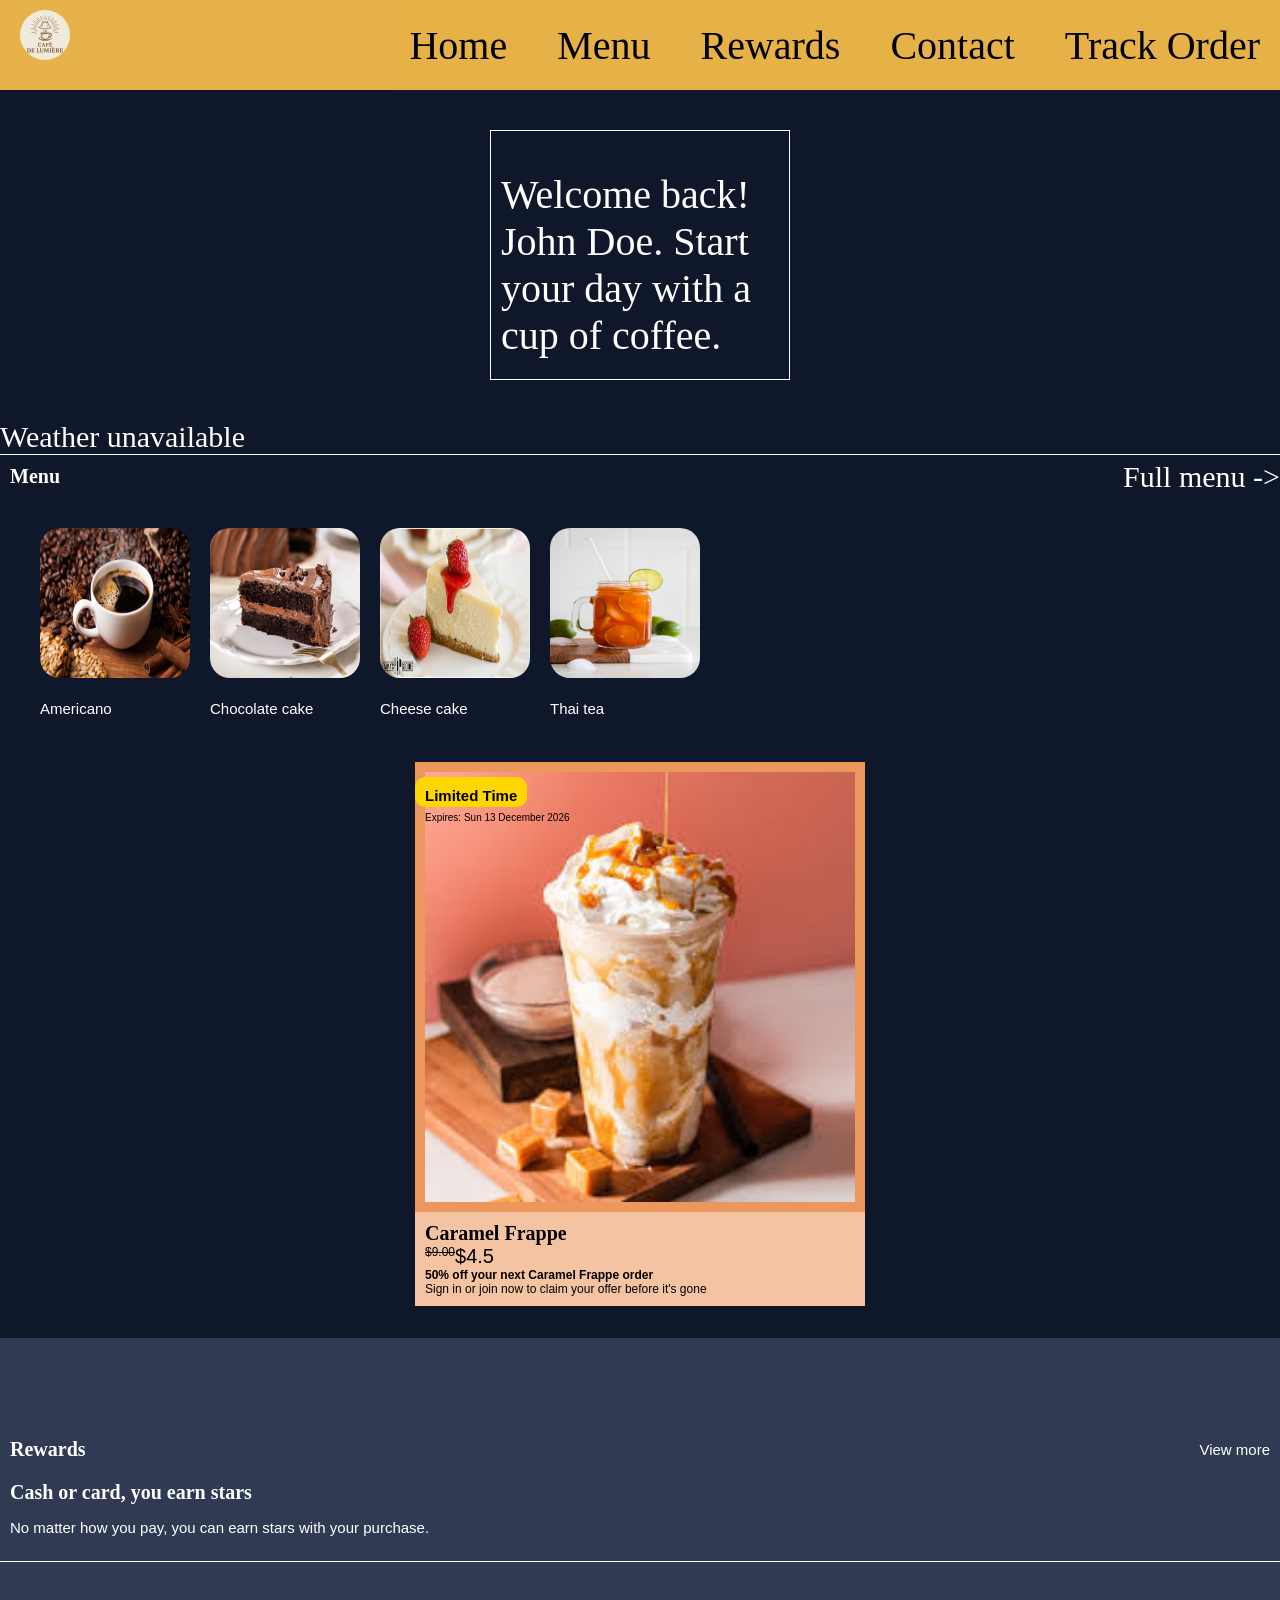
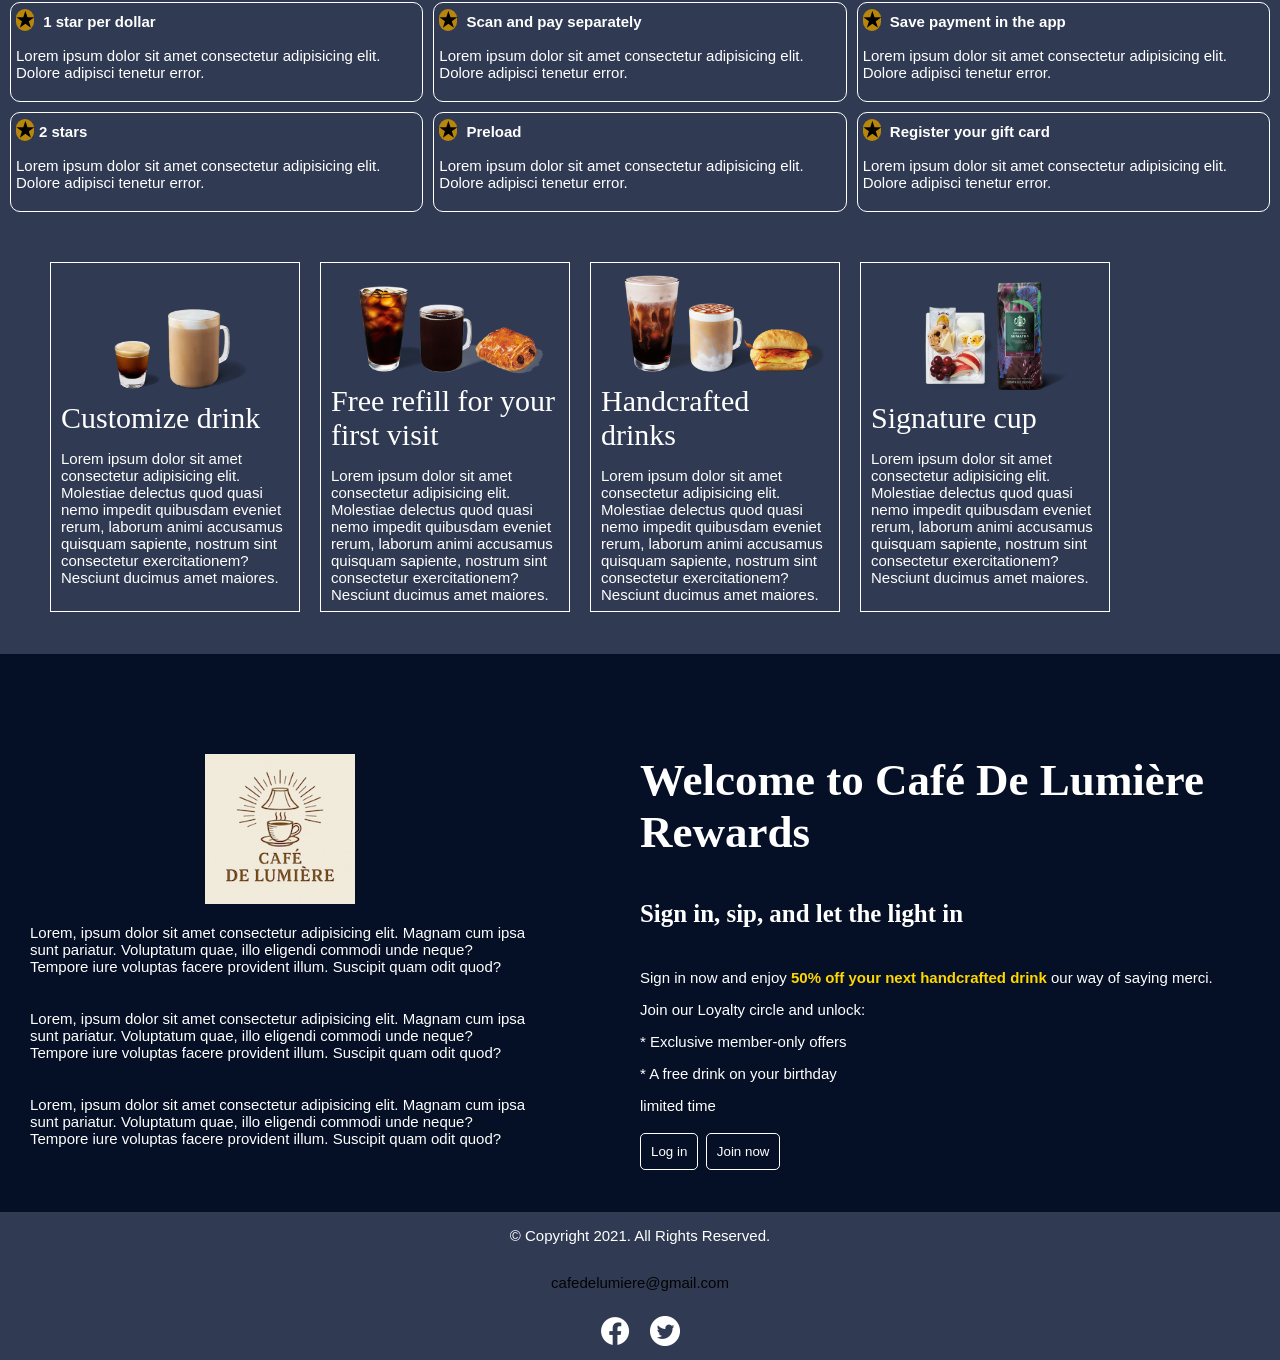
==== commit a23019a0: "school work - api adding wheather forecast on index and generate quotes base on temperature." ====
--- a/index.html
+++ b/index.html
@@ -39,6 +39,7 @@
       <div class="banner">
         <p>Welcome back! John Doe. Start your day with a cup of coffee.</p>
       </div>
+      <div id="coffeeMessage">Loading weather</div>
 
       <div class="recommended">
         <div class="section-header">
@@ -275,5 +276,7 @@
 
     <script src="scripts/script.js"></script>
     <script src="scripts/script3_chapter3_limited_offer.js"></script>
+    <script src="scripts/script5_chapter5_and_6_events.js"></script>
+    <script src="scripts/script_9_api.js"></script>
   </body>
 </html>
--- a/css/styles.css
+++ b/css/styles.css
@@ -186,7 +186,6 @@
 */
 .banner {
   color: white;
-  border-bottom: white solid 1.5px;
 }
 .banner p {
   text-align: left;
@@ -198,6 +197,9 @@
 /*=================
 style for menu recommendation in panel 1
 ================= */
+.recommended {
+  border-top: 1px white solid;
+}
 .recommended img {
   width: 150px;
   height: 150px;
@@ -482,10 +484,42 @@
 }
 
 /**************style for menu page *************/
+
+.filter-bar {
+  display: flex;
+  flex-wrap: wrap;
+  gap: 8px;
+  padding: 16px;
+  justify-content: center;
+  width: 100%;
+}
+
+.filter-btn {
+  padding: 8px 16px;
+  border: 1px solid white;
+  border-radius: 20px;
+  background: transparent;
+  color: white;
+  cursor: pointer;
+  font-size: 14px;
+  transition: all 0.2s ease;
+}
+
+.filter-btn:hover {
+  background-color: rgba(255, 255, 255, 0.15);
+}
+
+.filter-btn.active {
+  background-color: gold;
+  color: black;
+  border-color: gold;
+  font-weight: bold;
+}
+
 .table-menu {
   border: white solid 1px;
   border-collapse: collapse;
-  border-radius: 10px;
+
   width: 300px;
   height: 500px;
   margin: 20px 40px;
@@ -701,6 +735,17 @@
   }
 
   /**************style for menu page *************/
+
+  .filter-bar {
+    gap: 12px;
+    padding: 24px;
+  }
+
+  .filter-btn {
+    font-size: 16px;
+    padding: 10px 20px;
+  }
+
   .table-menu {
     width: 500px;
     height: auto;
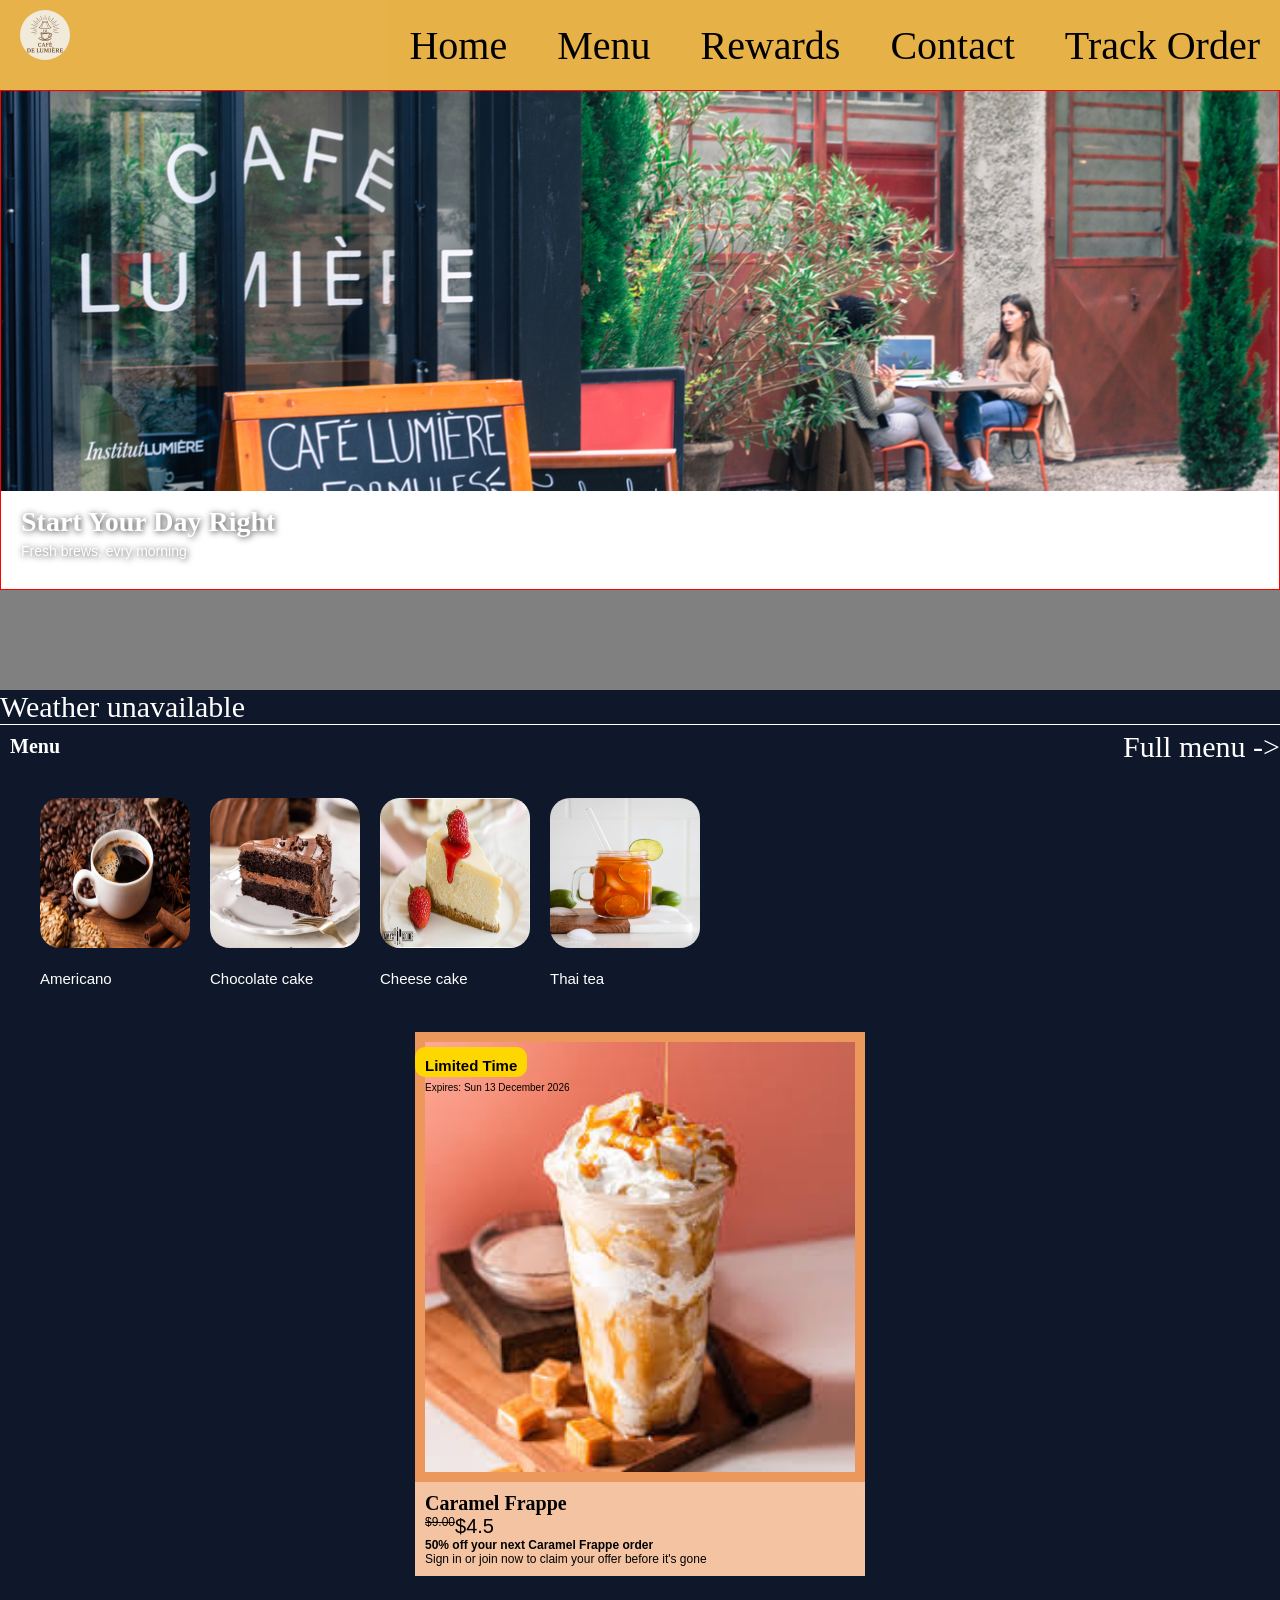
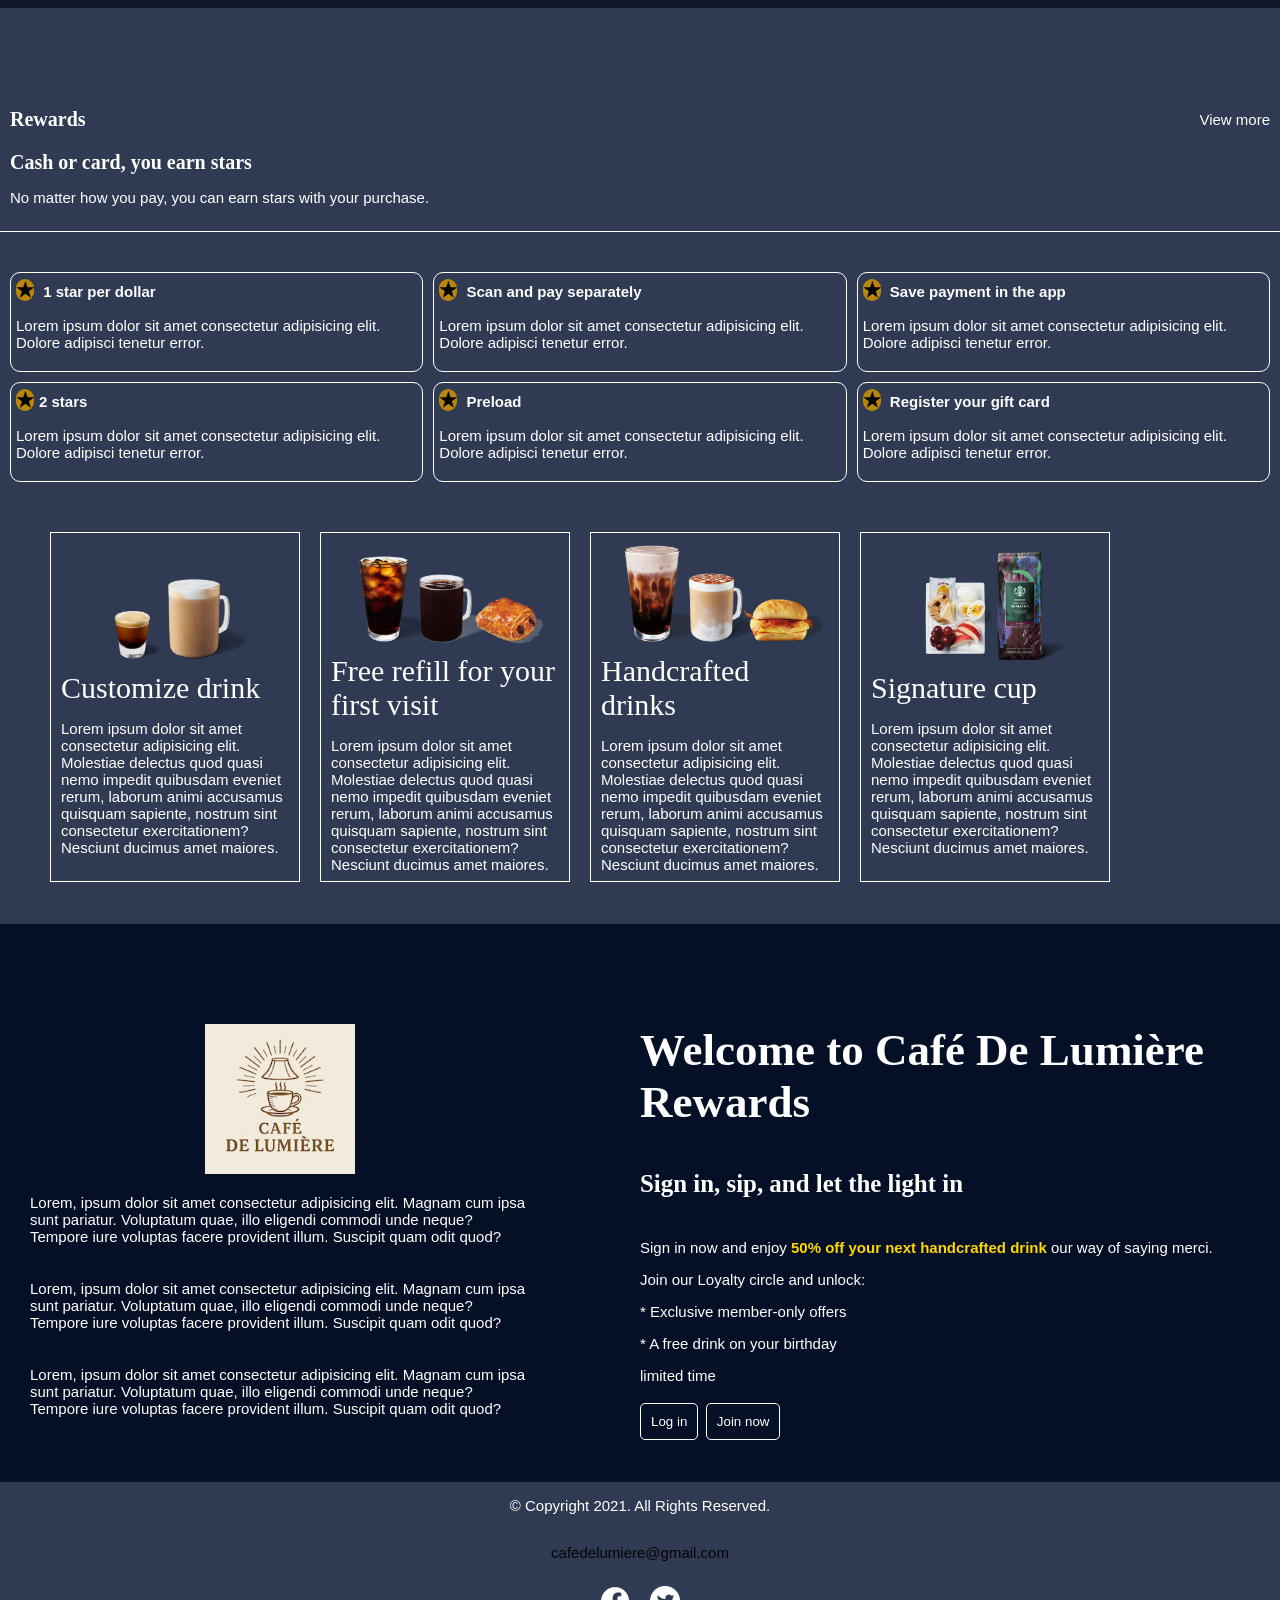
==== commit b5e2d69d: "Add files via upload" ====
--- a/index.html
+++ b/index.html
@@ -36,9 +36,44 @@
 
     <!--Hero image-->
     <section class="panel panel1" id="home">
-      <div class="banner">
+      <div id="hero-animation-container" class="hero-animation-container">
+        <div class="hero-slide-viewer">
+          <div class="hero-slide-group">
+            <div class="hero-slide hero-slide-1">
+              <img src="images/shop-photo.jpg" alt="slide 1" />
+              <div class="hero-slide-text">
+                <h2>Start Your Day Right</h2>
+                <p>Fresh brews, evry morning</p>
+              </div>
+            </div>
+            <div class="hero-slide hero-slide-2">
+              <img src="images/americano_misto.jpeg" alt="slide 2" />
+              <div class="hero-slide-text">
+                <h2>crafted With love</h2>
+                <p>every cup, made just for you</p>
+              </div>
+            </div>
+            <div class="hero-slide hero-slide-3">
+              <img src="images/slide-3.jpeg" alt="slide 3" />
+              <div class="hero-slide-text">
+                <h2>Sweet Treats Awaits</h2>
+                <p>Cake, pies & more</p>
+              </div>
+            </div>
+            <div class="hero-slide hero-slide-4">
+              <img src="images/caramel-frappe.jpeg" alt="slide 4" />
+              <div class="hero-slide-text">
+                <h2>50% Off Today</h2>
+                <p>Caramel Frappe - limited time only</p>
+              </div>
+            </div>
+          </div>
+        </div>
+        <div class="hero-slide-btn"></div>
+      </div>
+      <!-- <div class="banner">
         <p>Welcome back! John Doe. Start your day with a cup of coffee.</p>
-      </div>
+      </div>-->
       <div id="coffeeMessage">Loading weather</div>
 
       <div class="recommended">
@@ -273,10 +308,11 @@
         </div>
       </div>
     </footer>
-
+    <script src="js/jquery-3.7.1.min.js"></script>
     <script src="scripts/script.js"></script>
     <script src="scripts/script3_chapter3_limited_offer.js"></script>
     <script src="scripts/script5_chapter5_and_6_events.js"></script>
     <script src="scripts/script_9_api.js"></script>
+    <script src="scripts/script_11_content_panel.js"></script>
   </body>
 </html>
--- a/css/styles.css
+++ b/css/styles.css
@@ -66,6 +66,7 @@
   background: none;
   color: white;
 }
+
 /*===============
 Panel styles
 ===========
@@ -139,6 +140,62 @@
   font-size: 40px;
   padding: 0;
 }
+/*===========
+hero slider css style
+===========
+*/
+
+#hero-animation-container {
+  width: 100%;
+  height: 600px;
+  margin: 0 auto;
+  background-color: grey;
+}
+.hero-slide-viewer {
+  position: relative;
+  overflow: scroll;
+  height: 500px;
+  border: 1px solid red;
+  background-color: white;
+}
+.hero-slide-group {
+  width: 100%;
+  height: 100%;
+  position: relative;
+  left: 0;
+}
+.hero-slide {
+  width: 100%;
+  height: 100%;
+  display: none;
+  position: absolute;
+}
+
+.hero-slide:first-child {
+  display: block;
+}
+.hero-slide img {
+  width: 100%;
+  height: 400px;
+  object-fit: cover;
+}
+.hero-slide-text {
+  position: absolute;
+  bottom: 30px;
+  left: 20px;
+
+  text-shadow: 1px 1px 6px rgba(0, 0, 0, 0.8);
+}
+.hero-slide-text h2 {
+  font-size: 28px;
+  margin: 0 0 5px 0;
+  font-family: Georgia, "Times New Roman", Times, serif;
+}
+.hero-slide-text p {
+  font-size: 14px;
+  margin: 0;
+}
+
 /*===========
 When active, slide it back into view
 ===========
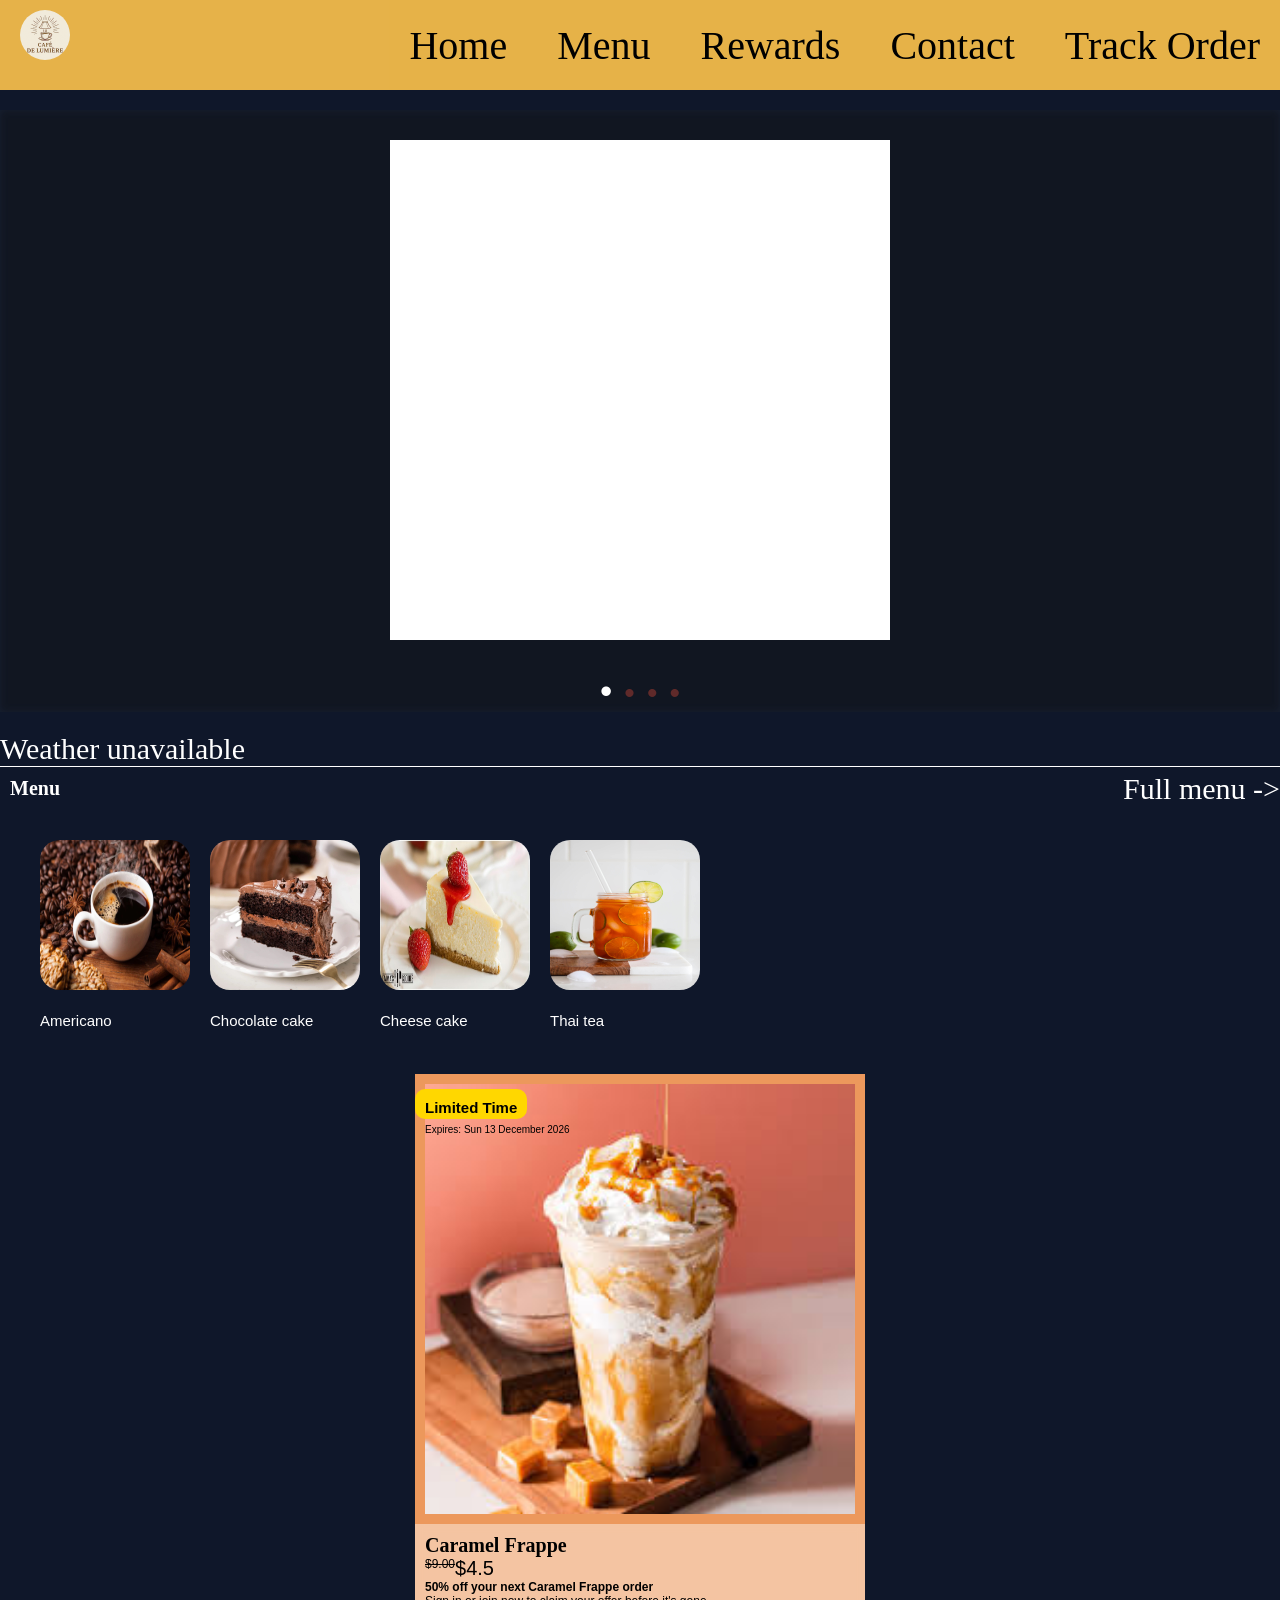
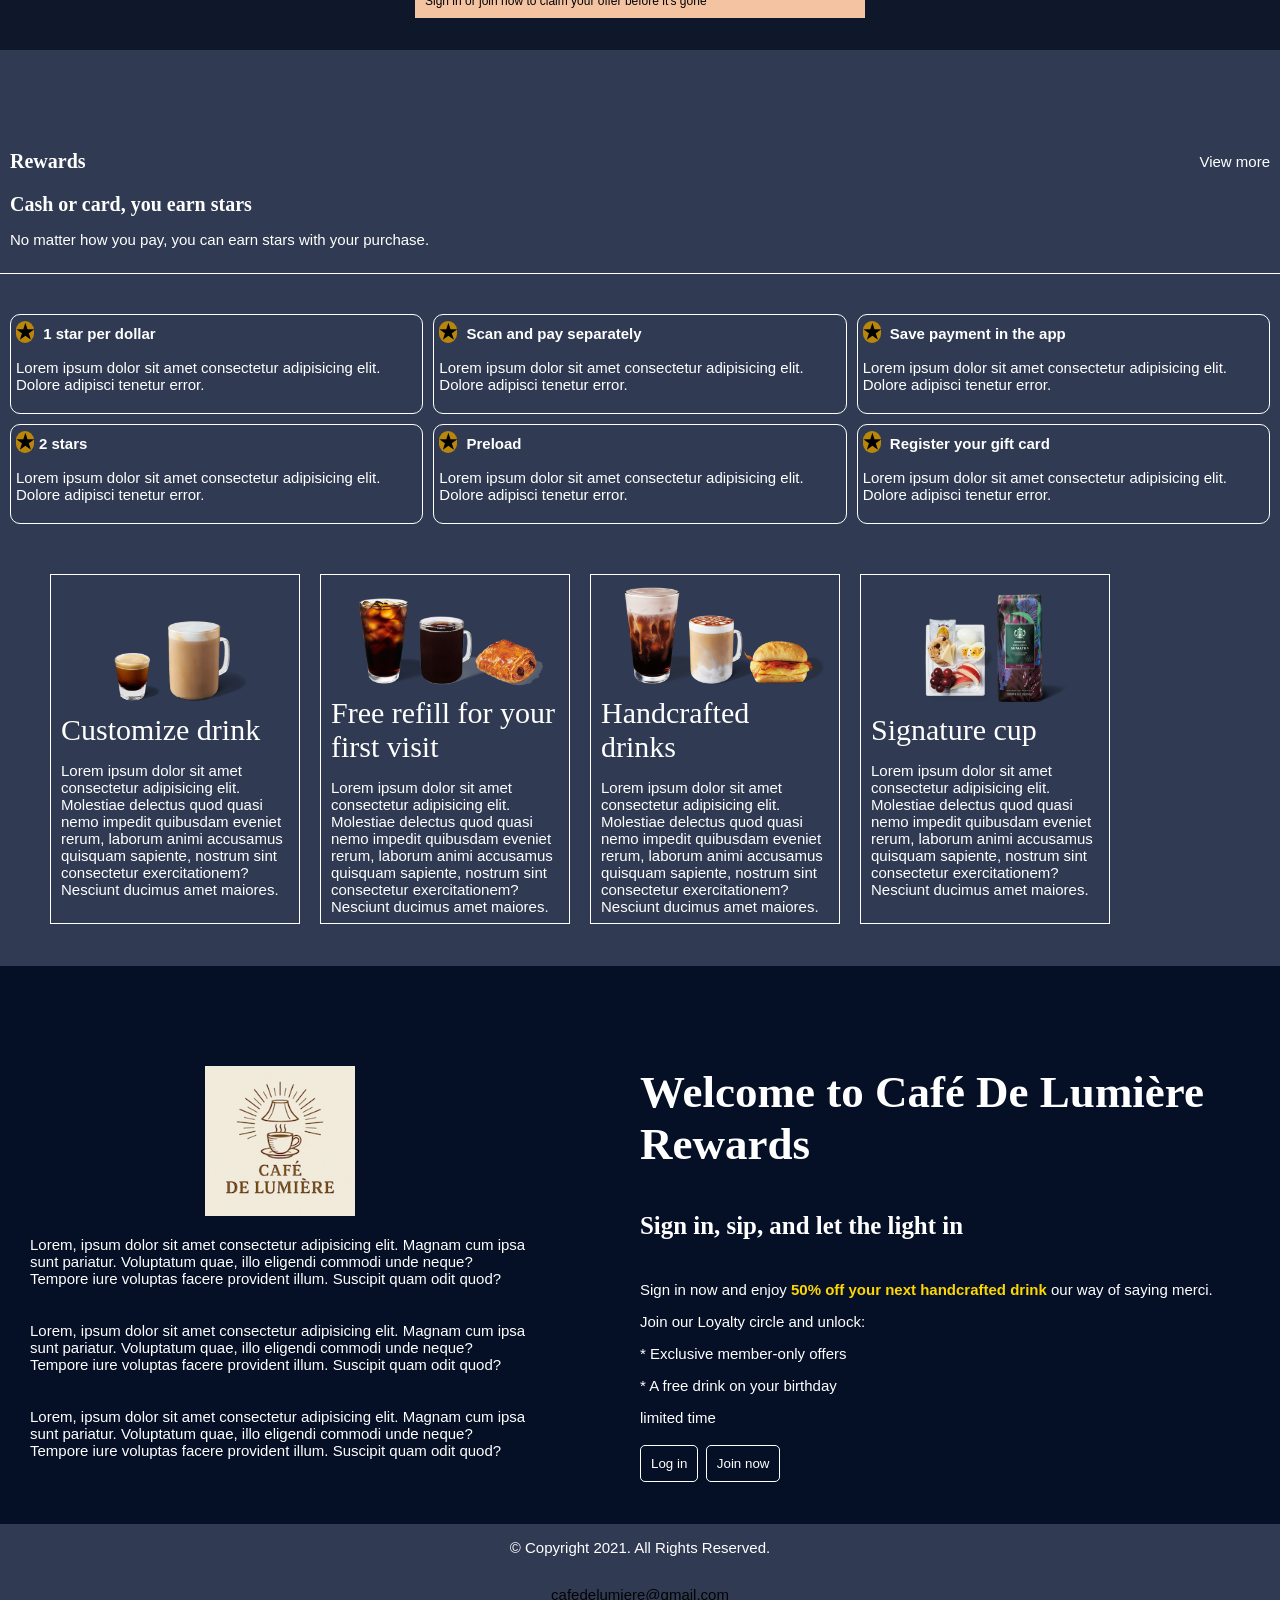
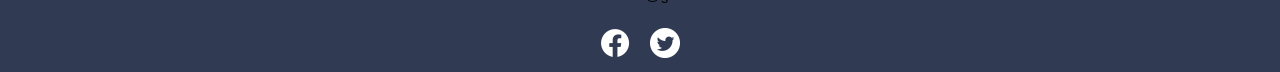
==== commit cbc80fc4: "school work chapter 11 - content panel added a content panel using js and slider method at index fil" ====
--- a/index.html
+++ b/index.html
@@ -308,7 +308,7 @@
         </div>
       </div>
     </footer>
-    <script src="js/jquery-3.7.1.min.js"></script>
+    <script src="https://code.jquery.com/jquery-3.7.1.min.js"></script>
     <script src="scripts/script.js"></script>
     <script src="scripts/script3_chapter3_limited_offer.js"></script>
     <script src="scripts/script5_chapter5_and_6_events.js"></script>
--- a/css/styles.css
+++ b/css/styles.css
@@ -147,36 +147,45 @@
 
 #hero-animation-container {
   width: 100%;
-  height: 600px;
-  margin: 0 auto;
-  background-color: grey;
+  height: auto;
+  margin: 20px auto;
+  background-color: white;
+  -webkit-backdrop-filter: blur(4px) brightness(0.6);
+  backdrop-filter: blur(4px) brightness(0.6);
+  background: rgba(236, 233, 233, 0.034);
+  justify-content: center;
+  align-items: center;
 }
 .hero-slide-viewer {
   position: relative;
-  overflow: scroll;
+  overflow: hidden;
+  width: 100dvw;
   height: 500px;
-  border: 1px solid red;
   background-color: white;
+
+  margin: 30px auto;
 }
 .hero-slide-group {
   width: 100%;
   height: 100%;
   position: relative;
-  left: 0;
 }
 .hero-slide {
   width: 100%;
   height: 100%;
   display: none;
   position: absolute;
+  left: 500px;
 }
 
 .hero-slide:first-child {
   display: block;
 }
 .hero-slide img {
-  width: 100%;
-  height: 400px;
+  width: 100dvw; /* change this back to 600px at desktop view port**/
+
+  height: auto;
+  max-height: 500px;
   object-fit: cover;
 }
 .hero-slide-text {
@@ -184,16 +193,36 @@
   bottom: 30px;
   left: 20px;
 
-  text-shadow: 1px 1px 6px rgba(0, 0, 0, 0.8);
+  text-shadow: 2px 2px 12px rgba(0, 0, 0, 0.8);
 }
 .hero-slide-text h2 {
   font-size: 28px;
   margin: 0 0 5px 0;
   font-family: Georgia, "Times New Roman", Times, serif;
+  color: black;
 }
 .hero-slide-text p {
   font-size: 14px;
   margin: 0;
+  color: black;
+}
+
+.hero-slide-btn {
+  text-align: center;
+  margin-top: 10px;
+}
+
+.slide-btn {
+  border: none;
+  background: none;
+  font-size: 30px;
+  cursor: pointer;
+  color: hsl(0, 39%, 27%);
+}
+
+.slide-btn.active {
+  color: white;
+  font-size: 35px;
 }
 
 /*===========
@@ -859,4 +888,22 @@
     flex-direction: column;
     justify-content: space-between;
   }
-}
+
+  /**********************style for hero slider*************/
+  .hero-slide-viewer {
+    position: relative;
+    overflow: hidden;
+    width: 500px;
+    height: 500px;
+    background-color: white;
+
+    margin: 30px auto;
+  }
+  .hero-slide img {
+    width: 600px;
+
+    height: auto;
+    max-height: 500px;
+    object-fit: cover;
+  }
+}
